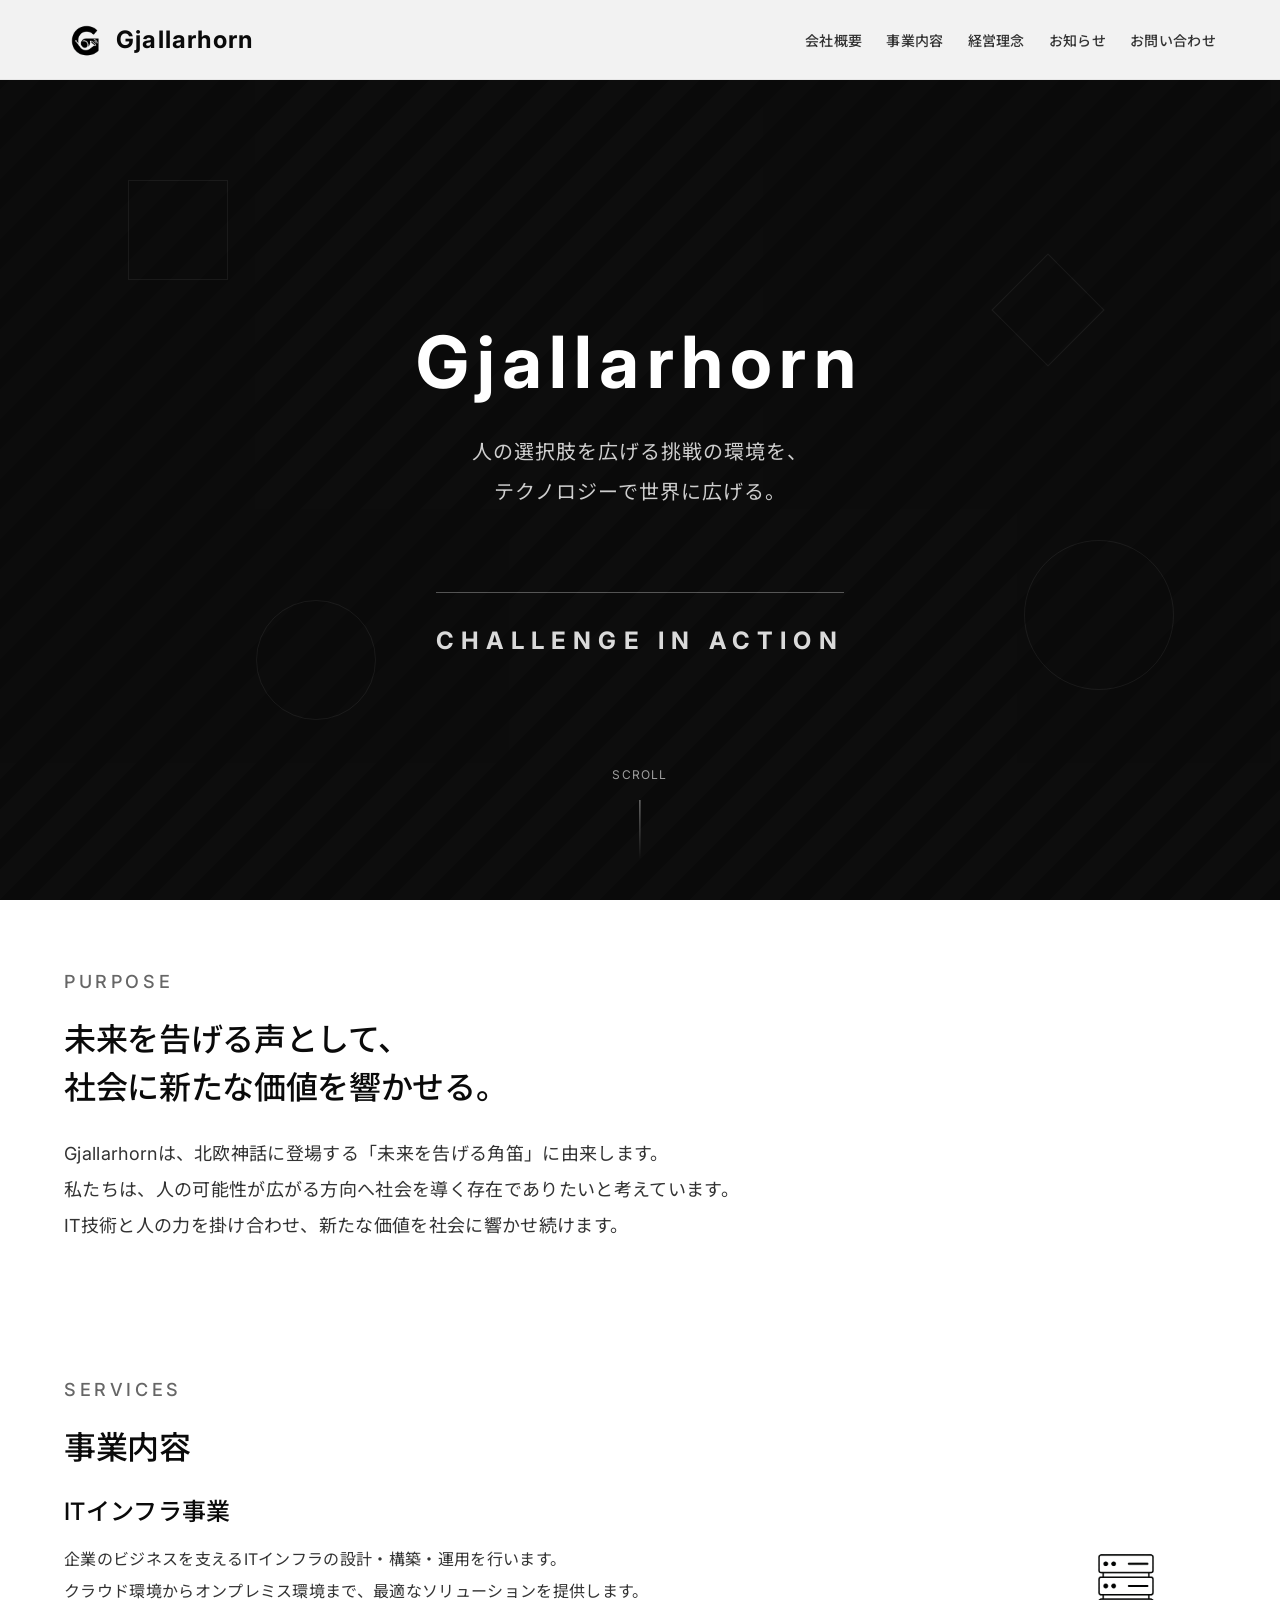
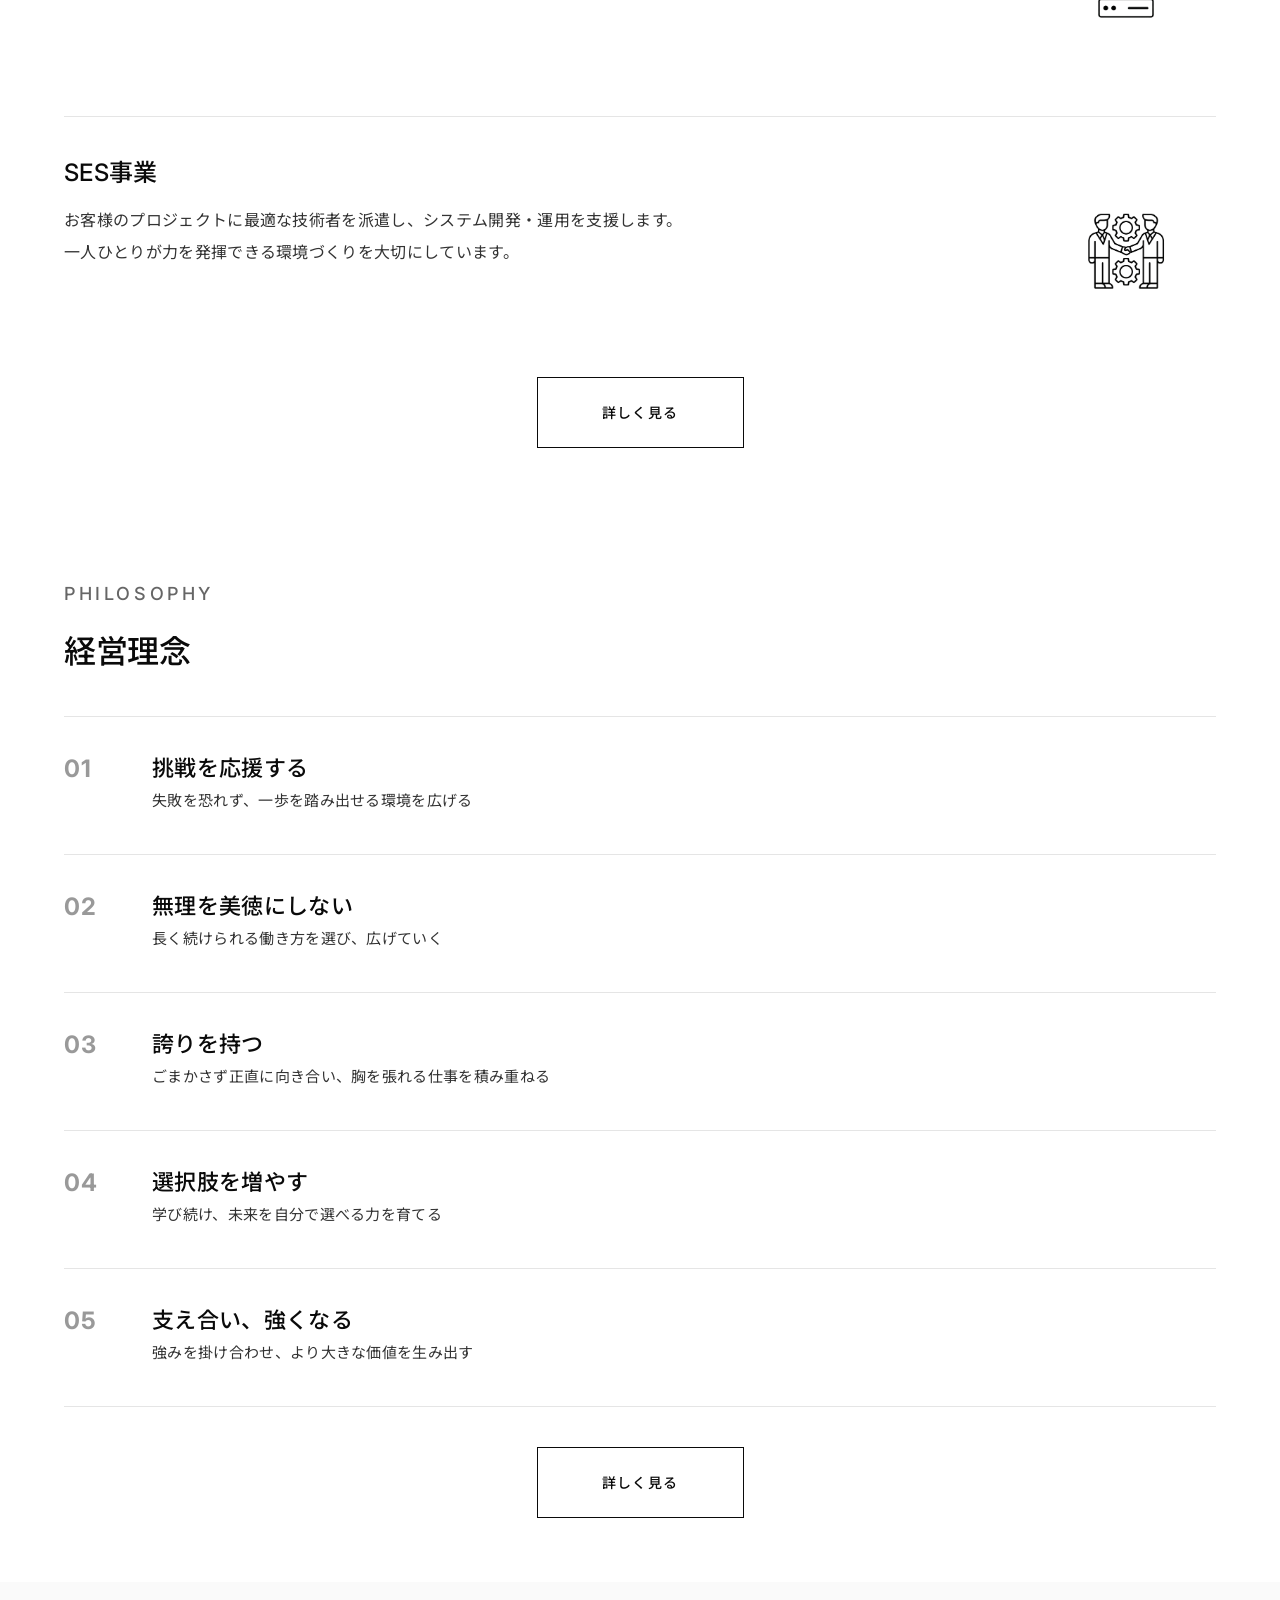
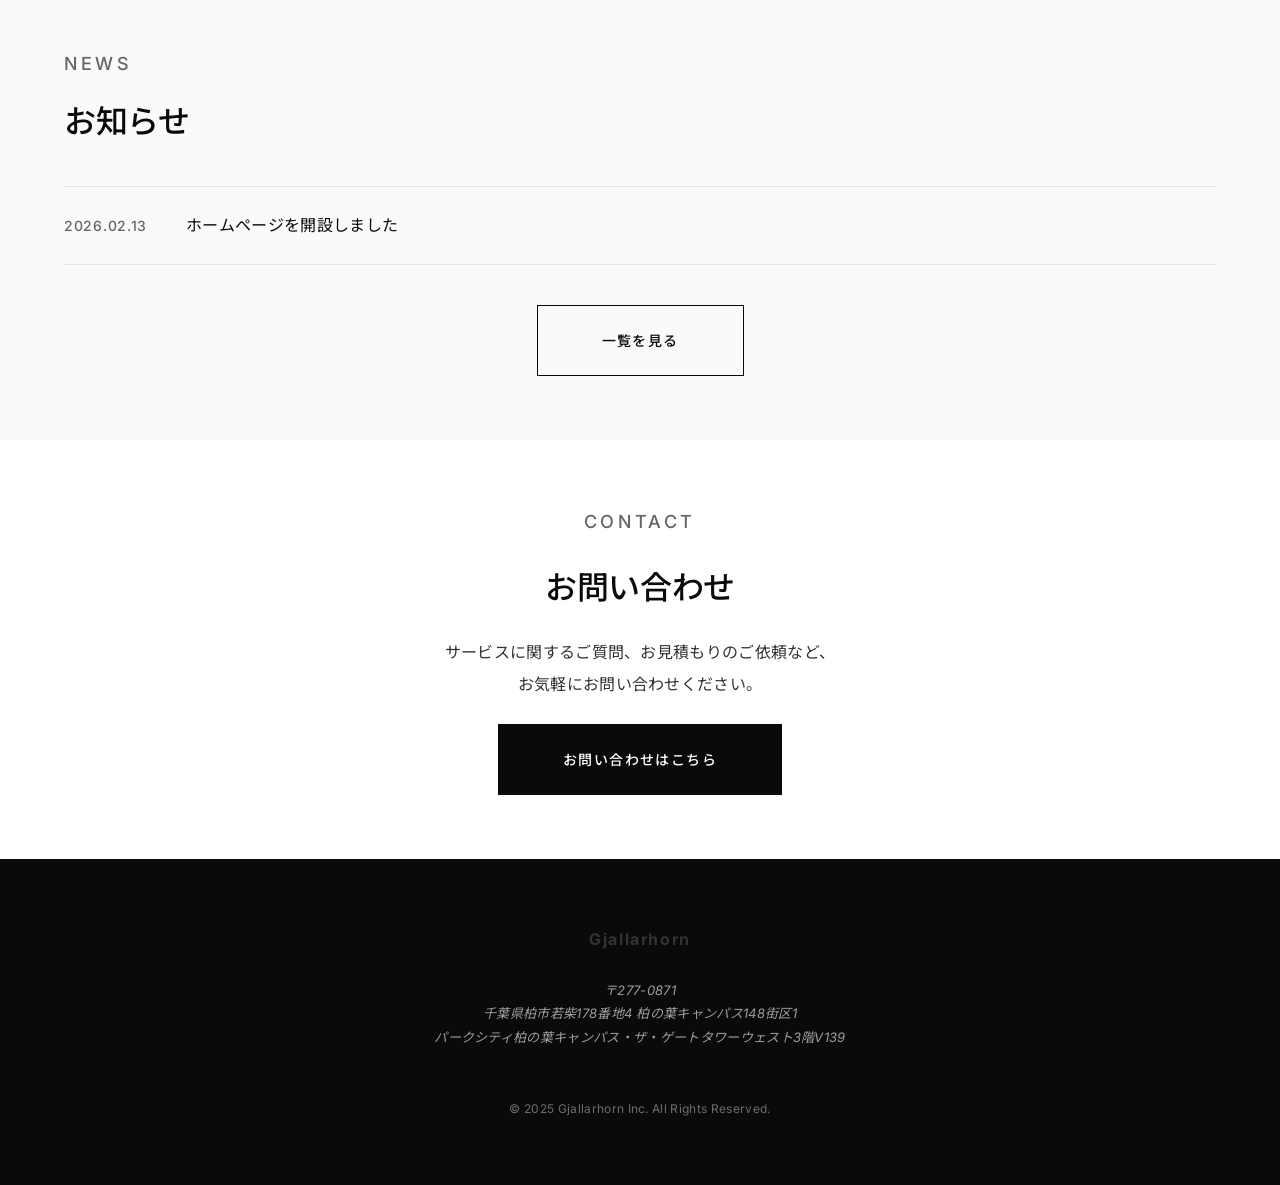
==== index.html @ e41f1bdf "Initial commit: Gjallarhorn corporate website" ====
<!DOCTYPE html>
<html lang="ja">
<head>
  <meta charset="UTF-8">
  <meta name="viewport" content="width=device-width, initial-scale=1.0">
  <meta name="description" content="株式会社Gjallarhorn - 人の選択肢を広げる挑戦の環境を、テクノロジーで世界に広げる。IT事業を通じて、新しい働き方と人生の選択肢を創造します。">
  <meta name="keywords" content="Gjallarhorn, ITインフラ, SES, システムエンジニアリングサービス, 柏の葉">
  <title>株式会社Gjallarhorn | ITインフラ・SES事業</title>

  <!-- OGP -->
  <meta property="og:title" content="株式会社Gjallarhorn | ITインフラ・SES事業">
  <meta property="og:description" content="人の選択肢を広げる挑戦の環境を、テクノロジーで世界に広げる。">
  <meta property="og:type" content="website">
  <meta property="og:locale" content="ja_JP">

  <!-- Fonts -->
  <link rel="preconnect" href="https://fonts.googleapis.com">
  <link rel="preconnect" href="https://fonts.gstatic.com" crossorigin>
  <link href="https://fonts.googleapis.com/css2?family=Inter:wght@400;500;700&family=Noto+Sans+JP:wght@400;500;700&display=swap" rel="stylesheet">

  <!-- Favicon -->
  <link rel="icon" type="image/png" href="images/logo/logo_transparent.png">

  <!-- Stylesheets -->
  <link rel="stylesheet" href="css/reset.css">
  <link rel="stylesheet" href="css/style.css">
</head>
<body>
  <!-- Header -->
  <header class="header">
    <div class="header__inner">
      <a href="index.html" class="header__logo">
        <img src="images/logo/logo_transparent.png" alt="Gjallarhorn" class="header__logo-img">
        <span>Gjallarhorn</span>
      </a>
      <nav class="nav">
        <ul class="nav__list">
          <li><a href="pages/about.html" class="nav__link">会社概要</a></li>
          <li><a href="pages/services.html" class="nav__link">事業内容</a></li>
          <li><a href="pages/philosophy.html" class="nav__link">経営理念</a></li>
          <li><a href="pages/news.html" class="nav__link">お知らせ</a></li>
          <li><a href="pages/contact.html" class="nav__link">お問い合わせ</a></li>
        </ul>
        <button class="nav__toggle" aria-label="メニュー">
          <span></span>
          <span></span>
          <span></span>
        </button>
      </nav>
    </div>
  </header>

  <!-- Hero -->
  <section class="hero">
    <div class="hero__background">
      <div class="hero__pattern"></div>
      <div class="hero__shapes">
        <div class="hero__shape hero__shape--1"></div>
        <div class="hero__shape hero__shape--2"></div>
        <div class="hero__shape hero__shape--3"></div>
        <div class="hero__shape hero__shape--4"></div>
      </div>
    </div>
    <div class="hero__content">
      <h1 class="hero__title">Gjallarhorn</h1>
      <p class="hero__subtitle">人の選択肢を広げる挑戦の環境を、<br>テクノロジーで世界に広げる。</p>
      <p class="hero__slogan">Challenge in Action</p>
    </div>
    <div class="hero__scroll">
      <span>SCROLL</span>
      <div class="hero__scroll-line"></div>
    </div>
  </section>

  <!-- Vision Section -->
  <section class="section">
    <div class="container">
      <div class="reveal">
        <p class="section-title">Purpose</p>
        <h2 class="section-heading">
          未来を告げる声として、<br>
          社会に新たな価値を響かせる。
        </h2>
        <p class="lead">
          Gjallarhornは、北欧神話に登場する「未来を告げる角笛」に由来します。<br>
          私たちは、人の可能性が広がる方向へ社会を導く存在でありたいと考えています。<br>
          IT技術と人の力を掛け合わせ、新たな価値を社会に響かせ続けます。
        </p>
      </div>
    </div>
  </section>

  <!-- Services Overview -->
  <section class="section">
    <div class="container">
      <div class="reveal">
        <p class="section-title">Services</p>
        <h2 class="section-heading">事業内容</h2>
      </div>
      <div class="service-section-with-icon reveal">
        <div class="service-section-with-icon__content">
          <h3 class="service-block__title">ITインフラ事業</h3>
          <p>
            企業のビジネスを支えるITインフラの設計・構築・運用を行います。<br>
            クラウド環境からオンプレミス環境まで、最適なソリューションを提供します。
          </p>
        </div>
        <div class="service-section-with-icon__icon">
          <img src="images/services/ITインフラ_transparent.png" alt="ITインフラ事業">
        </div>
      </div>
      <div class="service-section-with-icon reveal">
        <div class="service-section-with-icon__content">
          <h3 class="service-block__title">SES事業</h3>
          <p>
            お客様のプロジェクトに最適な技術者を派遣し、システム開発・運用を支援します。<br>
            一人ひとりが力を発揮できる環境づくりを大切にしています。
          </p>
        </div>
        <div class="service-section-with-icon__icon">
          <img src="images/services/SES事業_transparent.png" alt="SES事業">
        </div>
      </div>
      <div class="text-center mt-lg reveal">
        <a href="pages/services.html" class="btn btn--outline">詳しく見る</a>
      </div>
    </div>
  </section>

  <!-- Philosophy Overview -->
  <section class="section">
    <div class="container">
      <div class="reveal">
        <p class="section-title">Philosophy</p>
        <h2 class="section-heading">経営理念</h2>
      </div>
      <div class="values-list">
        <div class="values-list__item reveal">
          <span class="values-list__number">01</span>
          <div class="values-list__content">
            <h3 class="values-list__title">挑戦を応援する</h3>
            <p class="values-list__text">失敗を恐れず、一歩を踏み出せる環境を広げる</p>
          </div>
        </div>
        <div class="values-list__item reveal">
          <span class="values-list__number">02</span>
          <div class="values-list__content">
            <h3 class="values-list__title">無理を美徳にしない</h3>
            <p class="values-list__text">長く続けられる働き方を選び、広げていく</p>
          </div>
        </div>
        <div class="values-list__item reveal">
          <span class="values-list__number">03</span>
          <div class="values-list__content">
            <h3 class="values-list__title">誇りを持つ</h3>
            <p class="values-list__text">ごまかさず正直に向き合い、胸を張れる仕事を積み重ねる</p>
          </div>
        </div>
        <div class="values-list__item reveal">
          <span class="values-list__number">04</span>
          <div class="values-list__content">
            <h3 class="values-list__title">選択肢を増やす</h3>
            <p class="values-list__text">学び続け、未来を自分で選べる力を育てる</p>
          </div>
        </div>
        <div class="values-list__item reveal">
          <span class="values-list__number">05</span>
          <div class="values-list__content">
            <h3 class="values-list__title">支え合い、強くなる</h3>
            <p class="values-list__text">強みを掛け合わせ、より大きな価値を生み出す</p>
          </div>
        </div>
      </div>
      <div class="text-center mt-lg reveal">
        <a href="pages/philosophy.html" class="btn btn--outline">詳しく見る</a>
      </div>
    </div>
  </section>

  <!-- News Section -->
  <section class="section content-section--gray">
    <div class="container">
      <div class="reveal">
        <p class="section-title">News</p>
        <h2 class="section-heading">お知らせ</h2>
      </div>
      <div class="news-list reveal">
        <div class="news-item">
          <time class="news-item__date" datetime="2026-02-13">2026.02.13</time>
          <p class="news-item__title">ホームページを開設しました</p>
        </div>
      </div>
      <div class="text-center mt-lg reveal">
        <a href="pages/news.html" class="btn btn--outline">一覧を見る</a>
      </div>
    </div>
  </section>

  <!-- Contact CTA -->
  <section class="section">
    <div class="container">
      <div class="contact-content reveal">
        <p class="section-title">Contact</p>
        <h2 class="section-heading">お問い合わせ</h2>
        <p>
          サービスに関するご質問、お見積もりのご依頼など、<br>
          お気軽にお問い合わせください。
        </p>
        <a href="pages/contact.html" class="btn">お問い合わせはこちら</a>
      </div>
    </div>
  </section>

  <!-- Footer -->
  <footer class="footer">
    <div class="container">
      <div class="footer__inner">
        <p class="footer__logo">Gjallarhorn</p>
        <address class="footer__address">
          〒277-0871<br>
          千葉県柏市若柴178番地4 柏の葉キャンパス148街区1<br>
          パークシティ柏の葉キャンパス・ザ・ゲートタワーウェスト3階V139
        </address>
        <p class="footer__copyright">&copy; 2025 Gjallarhorn Inc. All Rights Reserved.</p>
      </div>
    </div>
  </footer>

  <script src="js/main.js"></script>
</body>
</html>
---- css/style.css ----
/*
 * Gjallarhorn Corporate Website
 * Main Stylesheet
 */

/* ========================================
   CSS Variables
======================================== */
:root {
  /* Colors - Monotone */
  --color-black: #0a0a0a;
  --color-dark: #1a1a1a;
  --color-gray-dark: #333333;
  --color-gray: #666666;
  --color-gray-light: #999999;
  --color-gray-lighter: #e5e5e5;
  --color-white: #ffffff;
  --color-off-white: #fafafa;

  /* Typography */
  --font-sans: "Inter", "Noto Sans JP", -apple-system, BlinkMacSystemFont, sans-serif;
  --font-weight-normal: 400;
  --font-weight-medium: 500;
  --font-weight-bold: 700;

  /* Spacing */
  --spacing-xs: 0.5rem;
  --spacing-sm: 1rem;
  --spacing-md: 1.5rem;
  --spacing-lg: 2.5rem;
  --spacing-xl: 4rem;
  --spacing-2xl: 6rem;

  /* Layout */
  --max-width: 1200px;
  --header-height: 80px;

  /* Transitions */
  --transition-fast: 0.2s ease;
  --transition-normal: 0.3s ease;
  --transition-slow: 0.6s ease;
}

/* ========================================
   Base Styles
======================================== */
html {
  font-size: 16px;
}

body {
  font-family: var(--font-sans);
  font-weight: var(--font-weight-normal);
  color: var(--color-black);
  background-color: var(--color-white);
  letter-spacing: 0.02em;
}

/* ========================================
   Typography
======================================== */
h1, h2, h3, h4, h5, h6 {
  font-weight: var(--font-weight-medium);
  line-height: 1.3;
}

h1 {
  font-size: clamp(2.5rem, 5vw, 4rem);
  letter-spacing: -0.02em;
}

h2 {
  font-size: clamp(1.75rem, 3vw, 2.5rem);
  letter-spacing: -0.01em;
}

h3 {
  font-size: clamp(1.25rem, 2vw, 1.5rem);
}

p {
  font-size: 1rem;
  line-height: 2;
  color: var(--color-gray-dark);
}

.lead {
  font-size: 1.125rem;
  line-height: 2;
}

/* ========================================
   Layout
======================================== */
.container {
  width: 100%;
  max-width: var(--max-width);
  margin: 0 auto;
  padding: 0 var(--spacing-md);
}

.section {
  padding: var(--spacing-xl) 0;
}

.section--large {
  padding: var(--spacing-2xl) 0;
}

/* ========================================
   Header
======================================== */
.header {
  position: fixed;
  top: 0;
  left: 0;
  right: 0;
  height: var(--header-height);
  background-color: rgba(255, 255, 255, 0.95);
  backdrop-filter: blur(10px);
  z-index: 1000;
  border-bottom: 1px solid var(--color-gray-lighter);
}

.header__inner {
  display: flex;
  align-items: center;
  justify-content: space-between;
  height: 100%;
  max-width: var(--max-width);
  margin: 0 auto;
  padding: 0 var(--spacing-md);
}

.header__logo {
  display: inline-flex;
  align-items: center;
  gap: var(--spacing-xs);
  font-size: 1.5rem;
  font-weight: var(--font-weight-bold);
  letter-spacing: 0.05em;
  color: var(--color-black);
  transition: opacity var(--transition-fast);
}

.header__logo-img {
  width: 44px;
  height: 44px;
  object-fit: contain;
}

.header__logo:hover {
  opacity: 0.7;
}

/* Navigation */
.nav {
  display: flex;
  align-items: center;
  gap: var(--spacing-lg);
}

.nav__list {
  display: flex;
  gap: var(--spacing-md);
}

.nav__link {
  font-size: 0.875rem;
  font-weight: var(--font-weight-medium);
  color: var(--color-gray-dark);
  position: relative;
  padding: var(--spacing-xs) 0;
  transition: color var(--transition-fast);
}

.nav__link::after {
  content: "";
  position: absolute;
  bottom: 0;
  left: 0;
  width: 0;
  height: 1px;
  background-color: var(--color-black);
  transition: width var(--transition-normal);
}

.nav__link:hover {
  color: var(--color-black);
}

.nav__link:hover::after {
  width: 100%;
}

/* Mobile Menu Button */
.nav__toggle {
  display: none;
  flex-direction: column;
  justify-content: center;
  gap: 6px;
  width: 30px;
  height: 30px;
  cursor: pointer;
}

.nav__toggle span {
  display: block;
  width: 100%;
  height: 1px;
  background-color: var(--color-black);
  transition: transform var(--transition-fast), opacity var(--transition-fast);
}

.nav__toggle.is-active span:nth-child(1) {
  transform: translateY(7px) rotate(45deg);
}

.nav__toggle.is-active span:nth-child(2) {
  opacity: 0;
}

.nav__toggle.is-active span:nth-child(3) {
  transform: translateY(-7px) rotate(-45deg);
}

/* ========================================
   Hero Section
======================================== */
.hero {
  position: relative;
  min-height: 100vh;
  display: flex;
  align-items: center;
  justify-content: center;
  padding-top: var(--header-height);
  overflow: hidden;
  background-color: var(--color-black);
}

.hero__background {
  position: absolute;
  top: 0;
  left: 0;
  width: 100%;
  height: 100%;
  opacity: 0.6;
}

/* Geometric Pattern Animation */
.hero__pattern {
  position: absolute;
  top: 0;
  left: 0;
  width: 100%;
  height: 100%;
  background:
    linear-gradient(135deg, transparent 25%, rgba(255,255,255,0.02) 25%, rgba(255,255,255,0.02) 50%, transparent 50%, transparent 75%, rgba(255,255,255,0.02) 75%);
  background-size: 60px 60px;
  animation: patternMove 20s linear infinite;
}

@keyframes patternMove {
  0% {
    background-position: 0 0;
  }
  100% {
    background-position: 60px 60px;
  }
}

/* Floating Geometric Shapes */
.hero__shapes {
  position: absolute;
  top: 0;
  left: 0;
  width: 100%;
  height: 100%;
  pointer-events: none;
}

.hero__shape {
  position: absolute;
  border: 1px solid rgba(255, 255, 255, 0.1);
  animation: float 15s ease-in-out infinite;
}

.hero__shape--1 {
  top: 20%;
  left: 10%;
  width: 100px;
  height: 100px;
  animation-delay: 0s;
}

.hero__shape--2 {
  top: 60%;
  left: 80%;
  width: 150px;
  height: 150px;
  border-radius: 50%;
  animation-delay: -5s;
}

.hero__shape--3 {
  top: 30%;
  right: 15%;
  width: 80px;
  height: 80px;
  transform: rotate(45deg);
  animation-delay: -10s;
}

.hero__shape--4 {
  bottom: 20%;
  left: 20%;
  width: 120px;
  height: 120px;
  border-radius: 50%;
  animation-delay: -7s;
}

@keyframes float {
  0%, 100% {
    transform: translateY(0) rotate(0deg);
    opacity: 0.3;
  }
  50% {
    transform: translateY(-30px) rotate(10deg);
    opacity: 0.6;
  }
}

.hero__content {
  position: relative;
  z-index: 1;
  text-align: center;
  color: var(--color-white);
  padding: var(--spacing-md);
}

.hero__title {
  font-size: clamp(2rem, 6vw, 4.5rem);
  font-weight: var(--font-weight-bold);
  letter-spacing: 0.1em;
  margin-bottom: var(--spacing-md);
  opacity: 0;
  transform: translateY(30px);
  animation: fadeInUp 1s ease forwards;
  animation-delay: 0.3s;
}

.hero__subtitle {
  font-size: clamp(1rem, 2vw, 1.25rem);
  font-weight: var(--font-weight-normal);
  color: rgba(255, 255, 255, 0.8);
  letter-spacing: 0.05em;
  max-width: 600px;
  margin: 0 auto var(--spacing-lg);
  opacity: 0;
  transform: translateY(30px);
  animation: fadeInUp 1s ease forwards;
  animation-delay: 0.6s;
}

.hero__slogan {
  font-size: clamp(1.125rem, 2.5vw, 1.5rem);
  font-weight: var(--font-weight-bold);
  color: rgba(255, 255, 255, 0.85);
  letter-spacing: 0.3em;
  text-transform: uppercase;
  margin-top: var(--spacing-lg);
  padding-top: var(--spacing-md);
  border-top: 1px solid rgba(255, 255, 255, 0.3);
  display: inline-block;
  opacity: 0;
  transform: translateY(30px);
  animation: fadeInUp 1s ease forwards;
  animation-delay: 0.9s;
}

.hero__scroll {
  position: absolute;
  bottom: var(--spacing-lg);
  left: 50%;
  transform: translateX(-50%);
  display: flex;
  flex-direction: column;
  align-items: center;
  gap: var(--spacing-sm);
  color: rgba(255, 255, 255, 0.6);
  font-size: 0.75rem;
  letter-spacing: 0.1em;
  opacity: 0;
  animation: fadeIn 1s ease forwards;
  animation-delay: 1.2s;
}

.hero__scroll-line {
  width: 1px;
  height: 60px;
  background: linear-gradient(to bottom, rgba(255,255,255,0.6), transparent);
  animation: scrollLine 2s ease-in-out infinite;
}

@keyframes scrollLine {
  0%, 100% {
    transform: scaleY(1);
    opacity: 1;
  }
  50% {
    transform: scaleY(0.5);
    opacity: 0.5;
  }
}

@keyframes fadeInUp {
  to {
    opacity: 1;
    transform: translateY(0);
  }
}

@keyframes fadeIn {
  to {
    opacity: 1;
  }
}

/* ========================================
   Page Header (for sub pages)
======================================== */
.page-header {
  padding-top: calc(var(--header-height) + var(--spacing-xl));
  padding-bottom: var(--spacing-xl);
  background-color: var(--color-off-white);
  border-bottom: 1px solid var(--color-gray-lighter);
}

.page-header__title {
  font-size: clamp(2rem, 4vw, 3rem);
  font-weight: var(--font-weight-medium);
  letter-spacing: 0.05em;
}

.page-header__subtitle {
  font-size: 0.875rem;
  color: var(--color-gray);
  letter-spacing: 0.1em;
  margin-top: var(--spacing-xs);
}

/* ========================================
   Content Sections
======================================== */
.content-section {
  padding: var(--spacing-xl) 0;
}

.content-section--gray {
  background-color: var(--color-off-white);
}

.section-title {
  font-size: 1.125rem;
  font-weight: var(--font-weight-medium);
  letter-spacing: 0.2em;
  text-transform: uppercase;
  color: var(--color-gray);
  margin-bottom: var(--spacing-sm);
}

.section-heading {
  font-size: clamp(1.5rem, 3vw, 2rem);
  font-weight: var(--font-weight-medium);
  margin-bottom: var(--spacing-md);
  line-height: 1.5;
}

/* ========================================
   Company Info Table
======================================== */
.info-table {
  width: 100%;
  border-collapse: collapse;
}

.info-table tr {
  border-bottom: 1px solid var(--color-gray-lighter);
}

.info-table th,
.info-table td {
  padding: var(--spacing-md) 0;
  text-align: left;
  vertical-align: top;
}

.info-table th {
  width: 30%;
  font-weight: var(--font-weight-medium);
  color: var(--color-gray);
  font-size: 0.875rem;
}

.info-table td {
  color: var(--color-black);
}

/* ========================================
   Philosophy Section
======================================== */
.philosophy-item {
  margin-bottom: var(--spacing-xl);
  padding-bottom: var(--spacing-xl);
  border-bottom: 1px solid var(--color-gray-lighter);
}

.philosophy-item:last-child {
  margin-bottom: 0;
  padding-bottom: 0;
  border-bottom: none;
}

.philosophy-item__label {
  font-size: 1.125rem;
  font-weight: var(--font-weight-medium);
  letter-spacing: 0.2em;
  text-transform: uppercase;
  color: var(--color-gray);
  margin-bottom: var(--spacing-sm);
}

.philosophy-item__title {
  font-size: clamp(1.25rem, 2.5vw, 1.75rem);
  font-weight: var(--font-weight-medium);
  line-height: 1.8;
  margin-bottom: var(--spacing-md);
}

.philosophy-item__text {
  font-size: 1rem;
  line-height: 2;
  color: var(--color-gray-dark);
}

/* Values List (Numbered) */
.values-list {
  margin-top: var(--spacing-lg);
}

.values-list__item {
  display: flex;
  align-items: flex-start;
  gap: var(--spacing-lg);
  padding: var(--spacing-lg) 0;
  border-bottom: 1px solid var(--color-gray-lighter);
}

.values-list__item:first-child {
  border-top: 1px solid var(--color-gray-lighter);
}

.values-list__number {
  font-size: 1.5rem;
  font-weight: var(--font-weight-bold);
  color: var(--color-gray-light);
  letter-spacing: 0.05em;
  flex-shrink: 0;
  line-height: 1;
  min-width: 2em;
}

.values-list__content {
  flex: 1;
}

.values-list__title {
  font-size: 1.375rem;
  font-weight: var(--font-weight-medium);
  line-height: 1;
  margin-bottom: 0.5rem;
}

.values-list__text {
  font-size: 0.9375rem;
  line-height: 1.8;
  color: var(--color-gray-dark);
}

@media (max-width: 768px) {
  .values-list__item {
    gap: var(--spacing-md);
  }

  .values-list__number {
    font-size: 1.25rem;
    min-width: 1.75em;
  }
}

/* ========================================
   Services Section
======================================== */
.service-block {
  display: grid;
  grid-template-columns: 1fr;
  gap: var(--spacing-lg);
  margin-bottom: var(--spacing-xl);
  padding-bottom: var(--spacing-xl);
  border-bottom: 1px solid var(--color-gray-lighter);
}

.service-block:last-child {
  margin-bottom: 0;
  padding-bottom: 0;
  border-bottom: none;
}

@media (min-width: 768px) {
  .service-block {
    grid-template-columns: 1fr 2fr;
    gap: var(--spacing-xl);
  }
}

.service-block__title {
  font-size: 1.5rem;
  font-weight: var(--font-weight-medium);
  margin-bottom: var(--spacing-sm);
}

.service-block__content p {
  margin-bottom: var(--spacing-md);
}

.service-block__content p:last-child {
  margin-bottom: 0;
}

/* Service Section with Icon */
.service-section-with-icon {
  display: flex;
  justify-content: space-between;
  align-items: flex-start;
  gap: var(--spacing-xl);
}

.service-section-with-icon__content {
  flex: 1;
}

.service-section-with-icon__icon {
  width: 180px;
  height: 180px;
  flex-shrink: 0;
}

.service-section-with-icon__icon img {
  width: 100%;
  height: 100%;
  object-fit: contain;
}

.service-section-with-icon + .service-section-with-icon {
  margin-top: var(--spacing-lg);
  padding-top: var(--spacing-lg);
  border-top: 1px solid var(--color-gray-lighter);
}

@media (max-width: 768px) {
  .service-section-with-icon {
    flex-direction: column-reverse;
    align-items: center;
    text-align: center;
  }

  .service-section-with-icon__icon {
    width: 140px;
    height: 140px;
    margin-bottom: var(--spacing-md);
  }
}

/* ========================================
   Contact Section
======================================== */
.contact-content {
  text-align: center;
  max-width: 600px;
  margin: 0 auto;
}

.contact-content p {
  margin-bottom: var(--spacing-md);
}

.contact-email {
  font-size: 1.5rem;
  font-weight: var(--font-weight-medium);
  letter-spacing: 0.05em;
  color: var(--color-black);
}

.btn {
  display: inline-flex;
  align-items: center;
  justify-content: center;
  padding: var(--spacing-md) var(--spacing-xl);
  font-size: 0.875rem;
  font-weight: var(--font-weight-medium);
  letter-spacing: 0.1em;
  border: 1px solid var(--color-black);
  background-color: var(--color-black);
  color: var(--color-white);
  transition: background-color var(--transition-fast), color var(--transition-fast);
}

.btn:hover {
  background-color: var(--color-white);
  color: var(--color-black);
}

.btn--outline {
  background-color: transparent;
  color: var(--color-black);
}

.btn--outline:hover {
  background-color: var(--color-black);
  color: var(--color-white);
}

/* Copy Button */
.btn-copy {
  position: relative;
  cursor: pointer;
}

.btn-copy__text,
.btn-copy__success {
  transition: opacity var(--transition-fast);
}

.btn-copy__success {
  position: absolute;
  top: 50%;
  left: 50%;
  transform: translate(-50%, -50%);
  opacity: 0;
  white-space: nowrap;
}

.btn-copy.is-copied .btn-copy__text {
  opacity: 0;
}

.btn-copy.is-copied .btn-copy__success {
  opacity: 1;
}

.btn-copy.is-copied {
  background-color: var(--color-gray-dark);
  border-color: var(--color-gray-dark);
  color: var(--color-white);
}

.btn-copy--small {
  display: inline-flex;
  align-items: center;
  justify-content: center;
  padding: var(--spacing-xs) var(--spacing-sm);
  font-size: 0.75rem;
  font-weight: var(--font-weight-medium);
  letter-spacing: 0.05em;
  border: 1px solid var(--color-gray-light);
  background-color: transparent;
  color: var(--color-gray);
  cursor: pointer;
  transition: background-color var(--transition-fast), color var(--transition-fast), border-color var(--transition-fast);
}

.btn-copy--small:hover {
  background-color: var(--color-gray-lighter);
  border-color: var(--color-gray);
  color: var(--color-gray-dark);
}

.btn-copy--small.is-copied {
  background-color: var(--color-gray-dark);
  border-color: var(--color-gray-dark);
  color: var(--color-white);
}

/* Inline Copy Button */
.btn-copy--inline {
  display: inline-flex;
  align-items: center;
  justify-content: center;
  width: 28px;
  height: 28px;
  margin-left: 10px;
  padding: 0;
  border: 1px solid var(--color-gray-light);
  border-radius: 4px;
  background-color: var(--color-off-white);
  color: var(--color-gray);
  cursor: pointer;
  vertical-align: middle;
  transition: background-color var(--transition-fast), color var(--transition-fast), border-color var(--transition-fast);
}

.btn-copy--inline:hover {
  background-color: var(--color-gray-lighter);
  border-color: var(--color-gray);
  color: var(--color-gray-dark);
}

.btn-copy__icon {
  display: block;
}

.btn-copy__icon-check {
  display: none;
}

.btn-copy--inline.is-copied {
  background-color: var(--color-gray-dark);
  border-color: var(--color-gray-dark);
  color: var(--color-white);
}

.btn-copy--inline.is-copied .btn-copy__icon {
  display: none;
}

.btn-copy--inline.is-copied .btn-copy__icon-check {
  display: block;
}

/* ========================================
   Footer
======================================== */
.footer {
  padding: var(--spacing-xl) 0;
  background-color: var(--color-black);
  color: var(--color-white);
}

.footer__inner {
  display: flex;
  flex-direction: column;
  align-items: center;
  gap: var(--spacing-md);
  text-align: center;
}

.footer__logo {
  font-size: 1rem;
  font-weight: var(--font-weight-bold);
  letter-spacing: 0.1em;
}

.footer__address {
  font-size: 0.8125rem;
  color: rgba(255, 255, 255, 0.6);
  line-height: 1.8;
}

.footer__copyright {
  font-size: 0.75rem;
  color: rgba(255, 255, 255, 0.4);
  margin-top: var(--spacing-md);
}

/* ========================================
   Animations (Scroll Reveal)
======================================== */
.reveal {
  opacity: 0;
  transform: translateY(30px);
  transition: opacity 0.8s ease, transform 0.8s ease;
}

.reveal.is-visible {
  opacity: 1;
  transform: translateY(0);
}

/* ========================================
   Utility Classes
======================================== */
.text-center {
  text-align: center;
}

.mt-sm { margin-top: var(--spacing-sm); }
.mt-md { margin-top: var(--spacing-md); }
.mt-lg { margin-top: var(--spacing-lg); }
.mt-xl { margin-top: var(--spacing-xl); }

.mb-sm { margin-bottom: var(--spacing-sm); }
.mb-md { margin-bottom: var(--spacing-md); }
.mb-lg { margin-bottom: var(--spacing-lg); }
.mb-xl { margin-bottom: var(--spacing-xl); }

/* ========================================
   Responsive
======================================== */
@media (max-width: 768px) {
  :root {
    --spacing-lg: 2rem;
    --spacing-xl: 3rem;
    --spacing-2xl: 4rem;
  }

  .nav__list {
    display: flex !important;
    position: fixed !important;
    top: var(--header-height) !important;
    left: 0 !important;
    right: 0 !important;
    bottom: 0 !important;
    width: 100% !important;
    height: calc(100vh - var(--header-height)) !important;
    flex-direction: column !important;
    align-items: center !important;
    justify-content: flex-start !important;
    padding-top: 60px !important;
    gap: var(--spacing-md) !important;
    background-color: #ffffff !important;
    z-index: 999 !important;
    opacity: 0;
    visibility: hidden;
    transition: opacity var(--transition-normal), visibility var(--transition-normal);
  }

  .nav__list.is-open {
    opacity: 1 !important;
    visibility: visible !important;
  }

  .nav__link {
    font-size: 1.25rem;
    color: var(--color-black);
  }

  .nav__link:hover {
    color: rgba(0, 0, 0, 0.6);
  }

  .nav__link::after {
    background-color: var(--color-black);
  }

  .nav__toggle {
    display: flex;
  }

  .info-table th,
  .info-table td {
    display: block;
    width: 100%;
  }

  .info-table th {
    padding-bottom: var(--spacing-xs);
  }

  .info-table td {
    padding-top: 0;
  }
}

/* ========================================
   News Section
======================================== */
.news-list {
  margin-top: var(--spacing-lg);
}

.news-item {
  display: flex;
  align-items: baseline;
  gap: var(--spacing-md);
  padding: var(--spacing-md) 0;
  border-bottom: 1px solid var(--color-gray-lighter);
  transition: background-color var(--transition-fast);
}

.news-item:first-child {
  border-top: 1px solid var(--color-gray-lighter);
}

.news-item__date {
  flex-shrink: 0;
  font-size: 0.875rem;
  font-weight: var(--font-weight-medium);
  color: var(--color-gray);
  letter-spacing: 0.05em;
  min-width: 7em;
}

.news-item__title {
  font-size: 1rem;
  font-weight: var(--font-weight-normal);
  color: var(--color-black);
  line-height: 1.8;
}

/* News item as link */
a.news-item {
  text-decoration: none;
  color: inherit;
}

a.news-item:hover {
  background-color: var(--color-off-white);
}

a.news-item:hover .news-item__title {
  color: var(--color-gray-dark);
}

/* News detail page */
.news-detail {
  max-width: 800px;
}

.news-detail__date {
  font-size: 0.875rem;
  font-weight: var(--font-weight-medium);
  color: var(--color-gray);
  letter-spacing: 0.05em;
  margin-bottom: var(--spacing-md);
}

.news-detail__title {
  font-size: clamp(1.25rem, 2.5vw, 1.75rem);
  font-weight: var(--font-weight-medium);
  line-height: 1.6;
  margin-bottom: var(--spacing-lg);
  padding-bottom: var(--spacing-lg);
  border-bottom: 1px solid var(--color-gray-lighter);
}

.news-detail__body p {
  margin-bottom: var(--spacing-md);
}

.news-detail__body p:last-child {
  margin-bottom: 0;
}

.news-back {
  margin-top: var(--spacing-xl);
  padding-top: var(--spacing-lg);
  border-top: 1px solid var(--color-gray-lighter);
}

.news-back__link {
  font-size: 0.875rem;
  font-weight: var(--font-weight-medium);
  color: var(--color-gray);
  letter-spacing: 0.05em;
  transition: color var(--transition-fast);
}

.news-back__link:hover {
  color: var(--color-black);
}

@media (max-width: 768px) {
  .news-item {
    flex-direction: column;
    gap: var(--spacing-xs);
  }

  .news-item__date {
    min-width: auto;
  }
}

/* ========================================
   Partners Section
======================================== */
.partners-grid {
  display: grid;
  grid-template-columns: repeat(auto-fit, minmax(200px, 1fr));
  gap: var(--spacing-lg);
  margin-top: var(--spacing-lg);
}

.partner-card {
  display: flex;
  flex-direction: column;
  align-items: center;
  padding: var(--spacing-lg);
  background-color: var(--color-white);
  border: 1px solid var(--color-gray-lighter);
  transition: transform var(--transition-normal), box-shadow var(--transition-normal);
}

.partner-card:hover {
  transform: translateY(-5px);
  box-shadow: 0 10px 40px rgba(0, 0, 0, 0.05);
}

.partner-card__logo {
  width: 100%;
  height: 80px;
  display: flex;
  align-items: center;
  justify-content: center;
  margin-bottom: var(--spacing-md);
}

.partner-card__logo img {
  max-width: 100%;
  max-height: 100%;
  object-fit: contain;
  filter: grayscale(100%);
  opacity: 0.7;
  transition: filter var(--transition-normal), opacity var(--transition-normal);
}

.partner-card:hover .partner-card__logo img {
  filter: grayscale(0%);
  opacity: 1;
}

.partner-card__placeholder {
  font-size: 0.875rem;
  font-weight: var(--font-weight-medium);
  color: var(--color-gray-light);
  letter-spacing: 0.1em;
  padding: var(--spacing-md) var(--spacing-lg);
  border: 2px dashed var(--color-gray-lighter);
}

.partner-card__name {
  font-size: 0.875rem;
  font-weight: var(--font-weight-medium);
  color: var(--color-gray-dark);
  text-align: center;
}
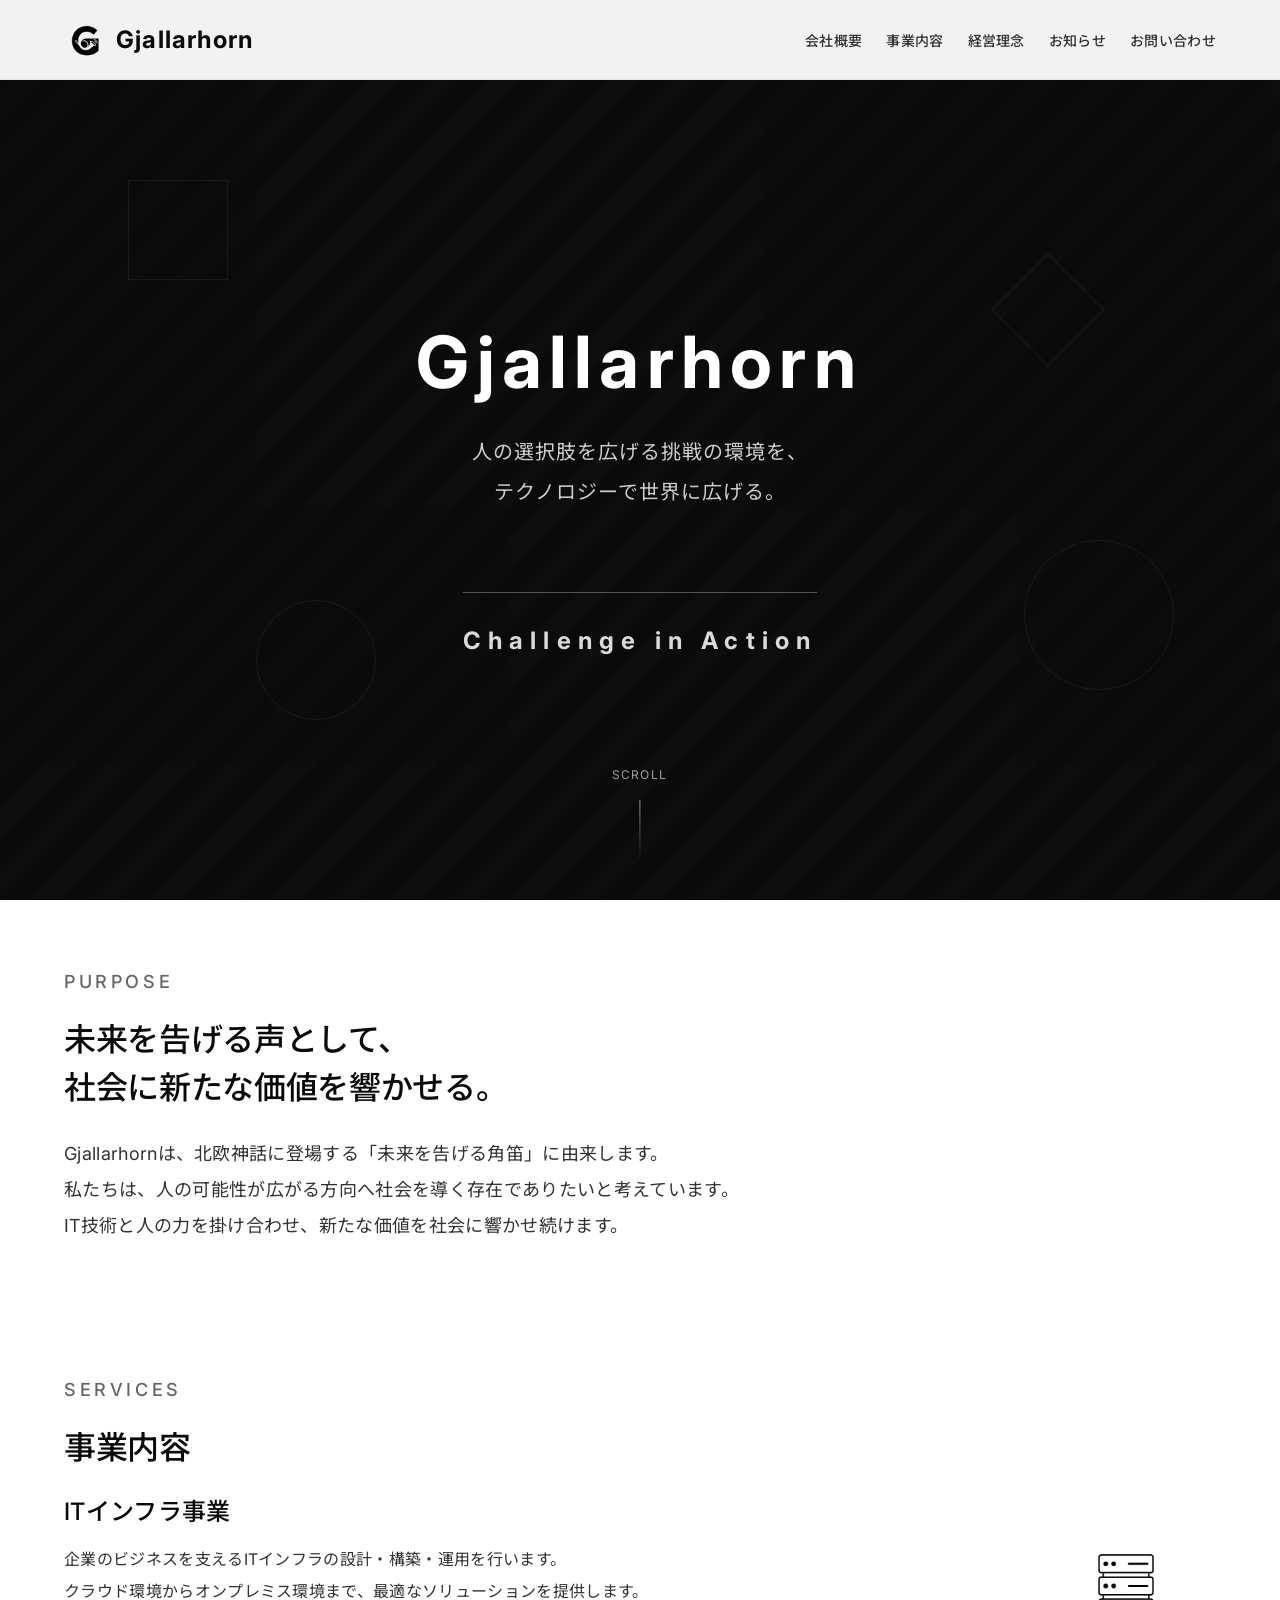
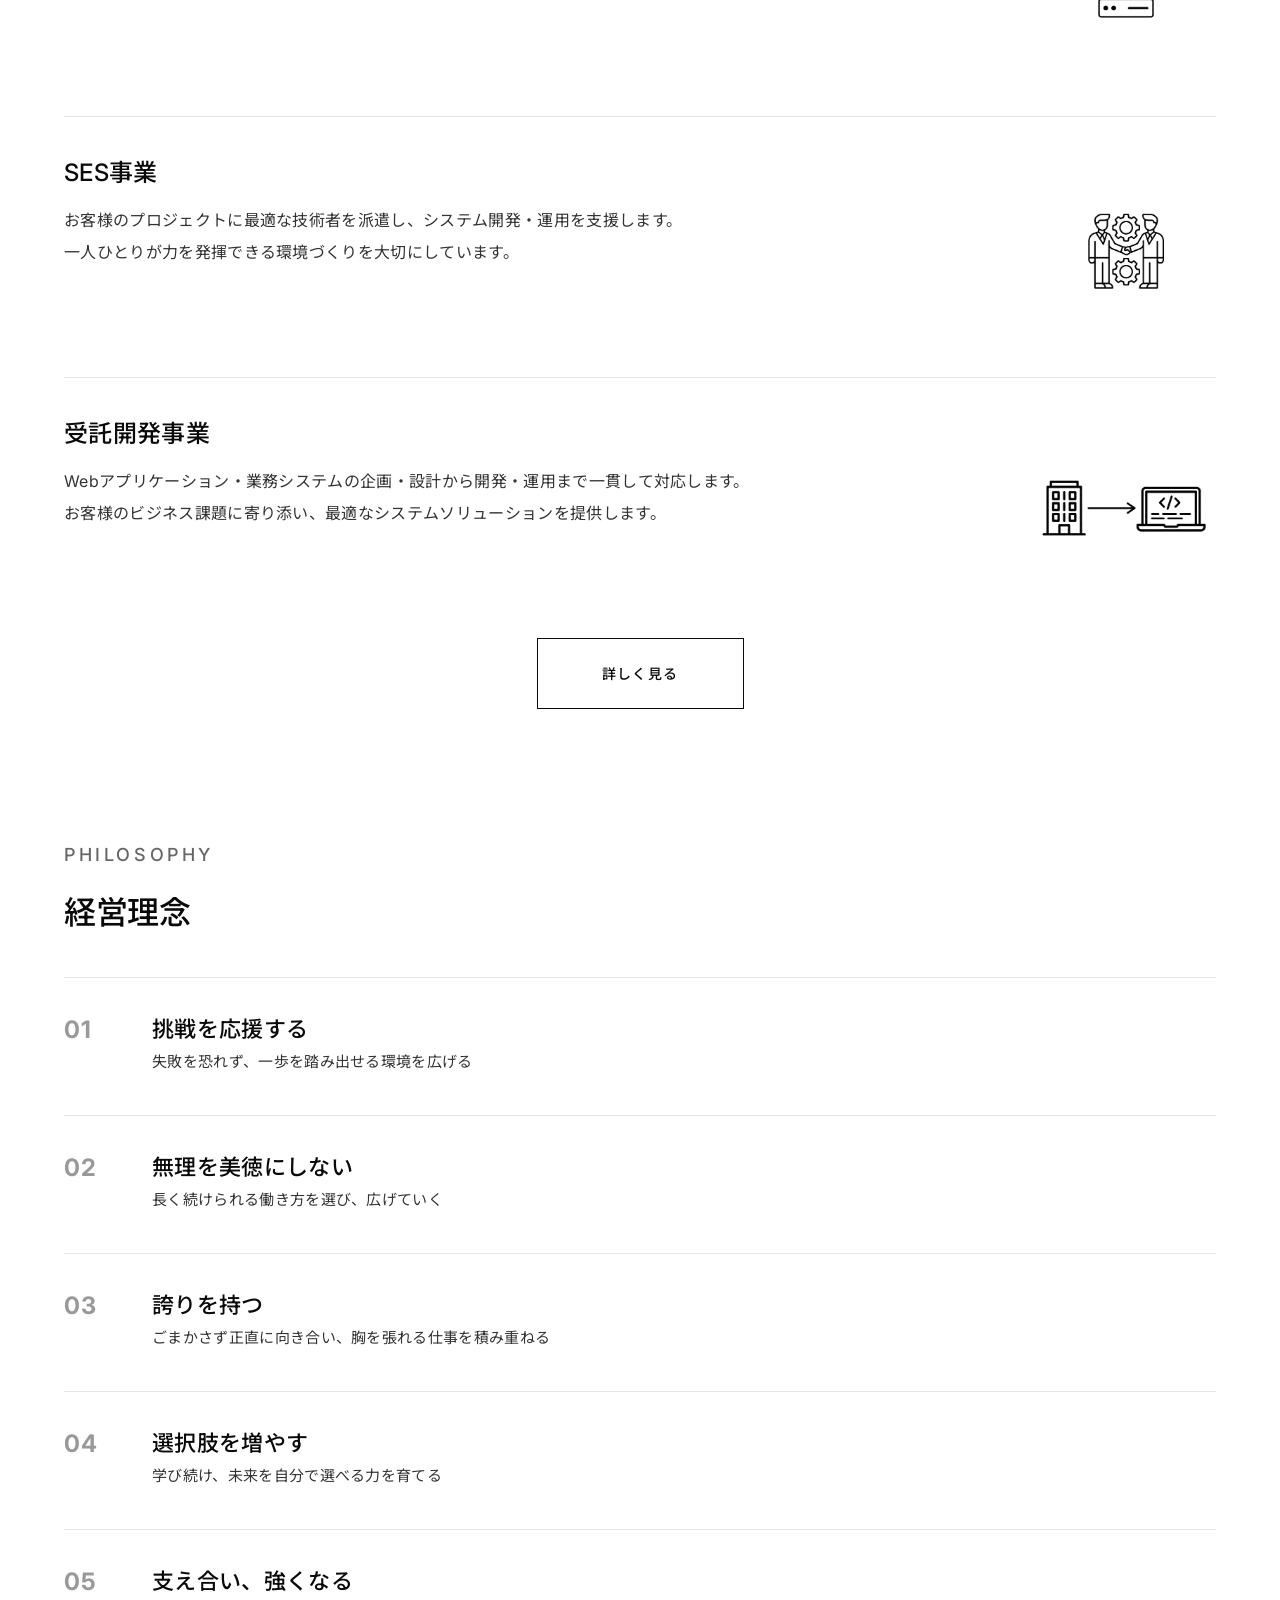
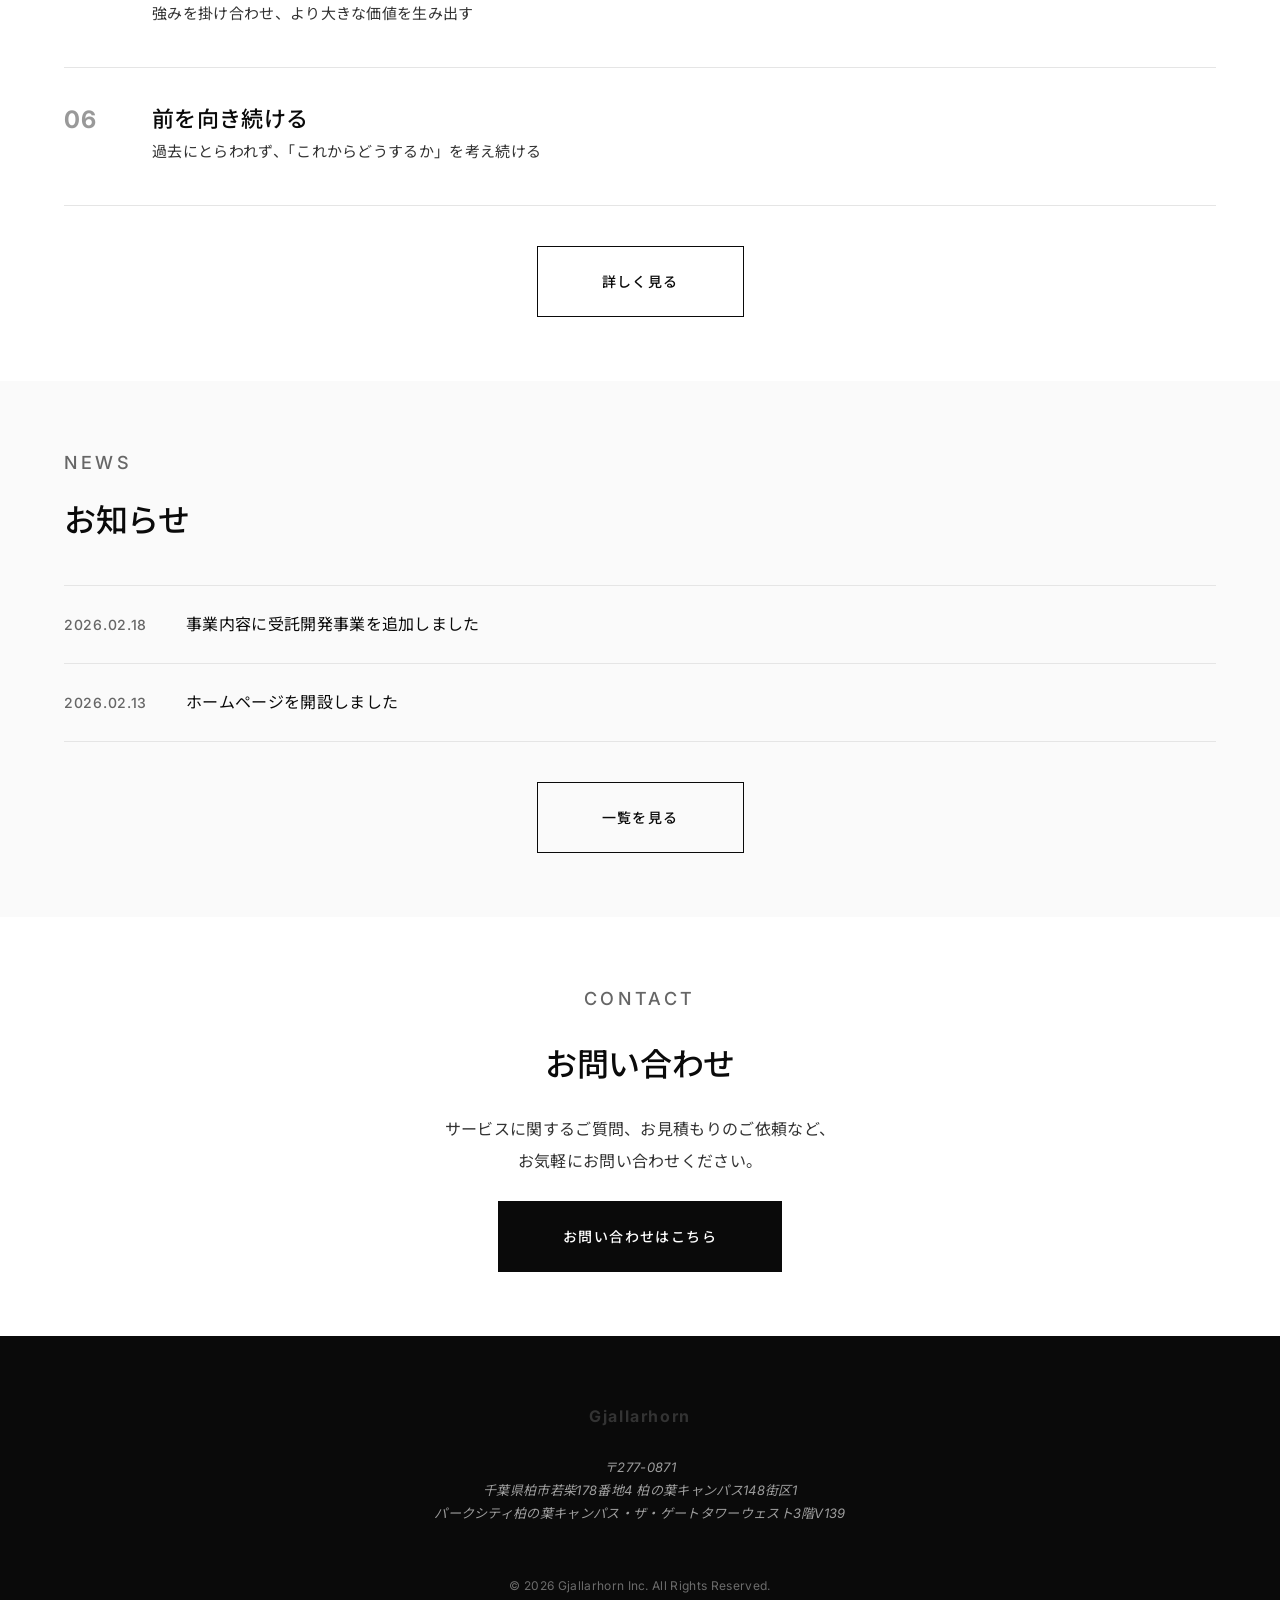
==== commit 657fae9c: "feat: 受託開発事業の追加、バリュー06追加、品質修正 - 受託開発事業をindex.html・services.htmlに追加 - 受託開発アイコン画像を追加 - お知らせ（2026.02.18" ====
--- a/index.html
+++ b/index.html
@@ -1,14 +1,14 @@
-<!DOCTYPE html>
+﻿<!DOCTYPE html>
 <html lang="ja">
 <head>
   <meta charset="UTF-8">
   <meta name="viewport" content="width=device-width, initial-scale=1.0">
   <meta name="description" content="株式会社Gjallarhorn - 人の選択肢を広げる挑戦の環境を、テクノロジーで世界に広げる。IT事業を通じて、新しい働き方と人生の選択肢を創造します。">
-  <meta name="keywords" content="Gjallarhorn, ITインフラ, SES, システムエンジニアリングサービス, 柏の葉">
-  <title>株式会社Gjallarhorn | ITインフラ・SES事業</title>
+  <meta name="keywords" content="Gjallarhorn, ITインフラ, SES, システムエンジニアリングサービス, 受託開発, 柏の葉">
+  <title>株式会社Gjallarhorn | ITインフラ・SES・受託開発事業</title>
 
   <!-- OGP -->
-  <meta property="og:title" content="株式会社Gjallarhorn | ITインフラ・SES事業">
+  <meta property="og:title" content="株式会社Gjallarhorn | ITインフラ・SES・受託開発事業">
   <meta property="og:description" content="人の選択肢を広げる挑戦の環境を、テクノロジーで世界に広げる。">
   <meta property="og:type" content="website">
   <meta property="og:locale" content="ja_JP">
@@ -121,6 +121,18 @@
           <img src="images/services/SES事業_transparent.png" alt="SES事業">
         </div>
       </div>
+      <div class="service-section-with-icon reveal">
+        <div class="service-section-with-icon__content">
+          <h3 class="service-block__title">受託開発事業</h3>
+          <p>
+            Webアプリケーション・業務システムの企画・設計から開発・運用まで一貫して対応します。<br>
+            お客様のビジネス課題に寄り添い、最適なシステムソリューションを提供します。
+          </p>
+        </div>
+        <div class="service-section-with-icon__icon">
+          <img src="images/services/受託開発_transparent.png" alt="受託開発事業">
+        </div>
+      </div>
       <div class="text-center mt-lg reveal">
         <a href="pages/services.html" class="btn btn--outline">詳しく見る</a>
       </div>
@@ -170,6 +182,13 @@
             <p class="values-list__text">強みを掛け合わせ、より大きな価値を生み出す</p>
           </div>
         </div>
+        <div class="values-list__item reveal">
+          <span class="values-list__number">06</span>
+          <div class="values-list__content">
+            <h3 class="values-list__title">前を向き続ける</h3>
+            <p class="values-list__text">過去にとらわれず、「これからどうするか」を考え続ける</p>
+          </div>
+        </div>
       </div>
       <div class="text-center mt-lg reveal">
         <a href="pages/philosophy.html" class="btn btn--outline">詳しく見る</a>
@@ -185,6 +204,10 @@
         <h2 class="section-heading">お知らせ</h2>
       </div>
       <div class="news-list reveal">
+        <div class="news-item">
+          <time class="news-item__date" datetime="2026-02-18">2026.02.18</time>
+          <p class="news-item__title">事業内容に受託開発事業を追加しました</p>
+        </div>
         <div class="news-item">
           <time class="news-item__date" datetime="2026-02-13">2026.02.13</time>
           <p class="news-item__title">ホームページを開設しました</p>
@@ -221,7 +244,7 @@
           千葉県柏市若柴178番地4 柏の葉キャンパス148街区1<br>
           パークシティ柏の葉キャンパス・ザ・ゲートタワーウェスト3階V139
         </address>
-        <p class="footer__copyright">&copy; 2025 Gjallarhorn Inc. All Rights Reserved.</p>
+        <p class="footer__copyright">&copy; 2026 Gjallarhorn Inc. All Rights Reserved.</p>
       </div>
     </div>
   </footer>
--- a/css/style.css
+++ b/css/style.css
@@ -368,7 +368,6 @@
   font-weight: var(--font-weight-bold);
   color: rgba(255, 255, 255, 0.85);
   letter-spacing: 0.3em;
-  text-transform: uppercase;
   margin-top: var(--spacing-lg);
   padding-top: var(--spacing-md);
   border-top: 1px solid rgba(255, 255, 255, 0.3);
@@ -668,17 +667,48 @@
   border-top: 1px solid var(--color-gray-lighter);
 }
 
+/* Separator line between service overview and detail blocks */
+.service-section-with-icon + .service-block {
+  border-top: 1px solid var(--color-gray-lighter);
+  padding-top: var(--spacing-lg);
+  margin-top: var(--spacing-lg);
+}
+
 @media (max-width: 768px) {
   .service-section-with-icon {
     flex-direction: column-reverse;
     align-items: center;
     text-align: center;
+    gap: 0.25rem;
   }
 
   .service-section-with-icon__icon {
     width: 140px;
     height: 140px;
+    margin-bottom: 0;
+  }
+
+  .service-block {
+    gap: var(--spacing-sm);
     margin-bottom: var(--spacing-md);
+    padding-bottom: var(--spacing-md);
+  }
+
+  .service-block__title {
+    margin-bottom: var(--spacing-xs);
+  }
+
+  .service-block__content p {
+    line-height: 1.8;
+  }
+
+  .service-section-with-icon + .service-block {
+    margin-top: var(--spacing-md);
+    padding-top: var(--spacing-md);
+  }
+
+  .service-section-with-icon__content p {
+    line-height: 1.8;
   }
 }
 
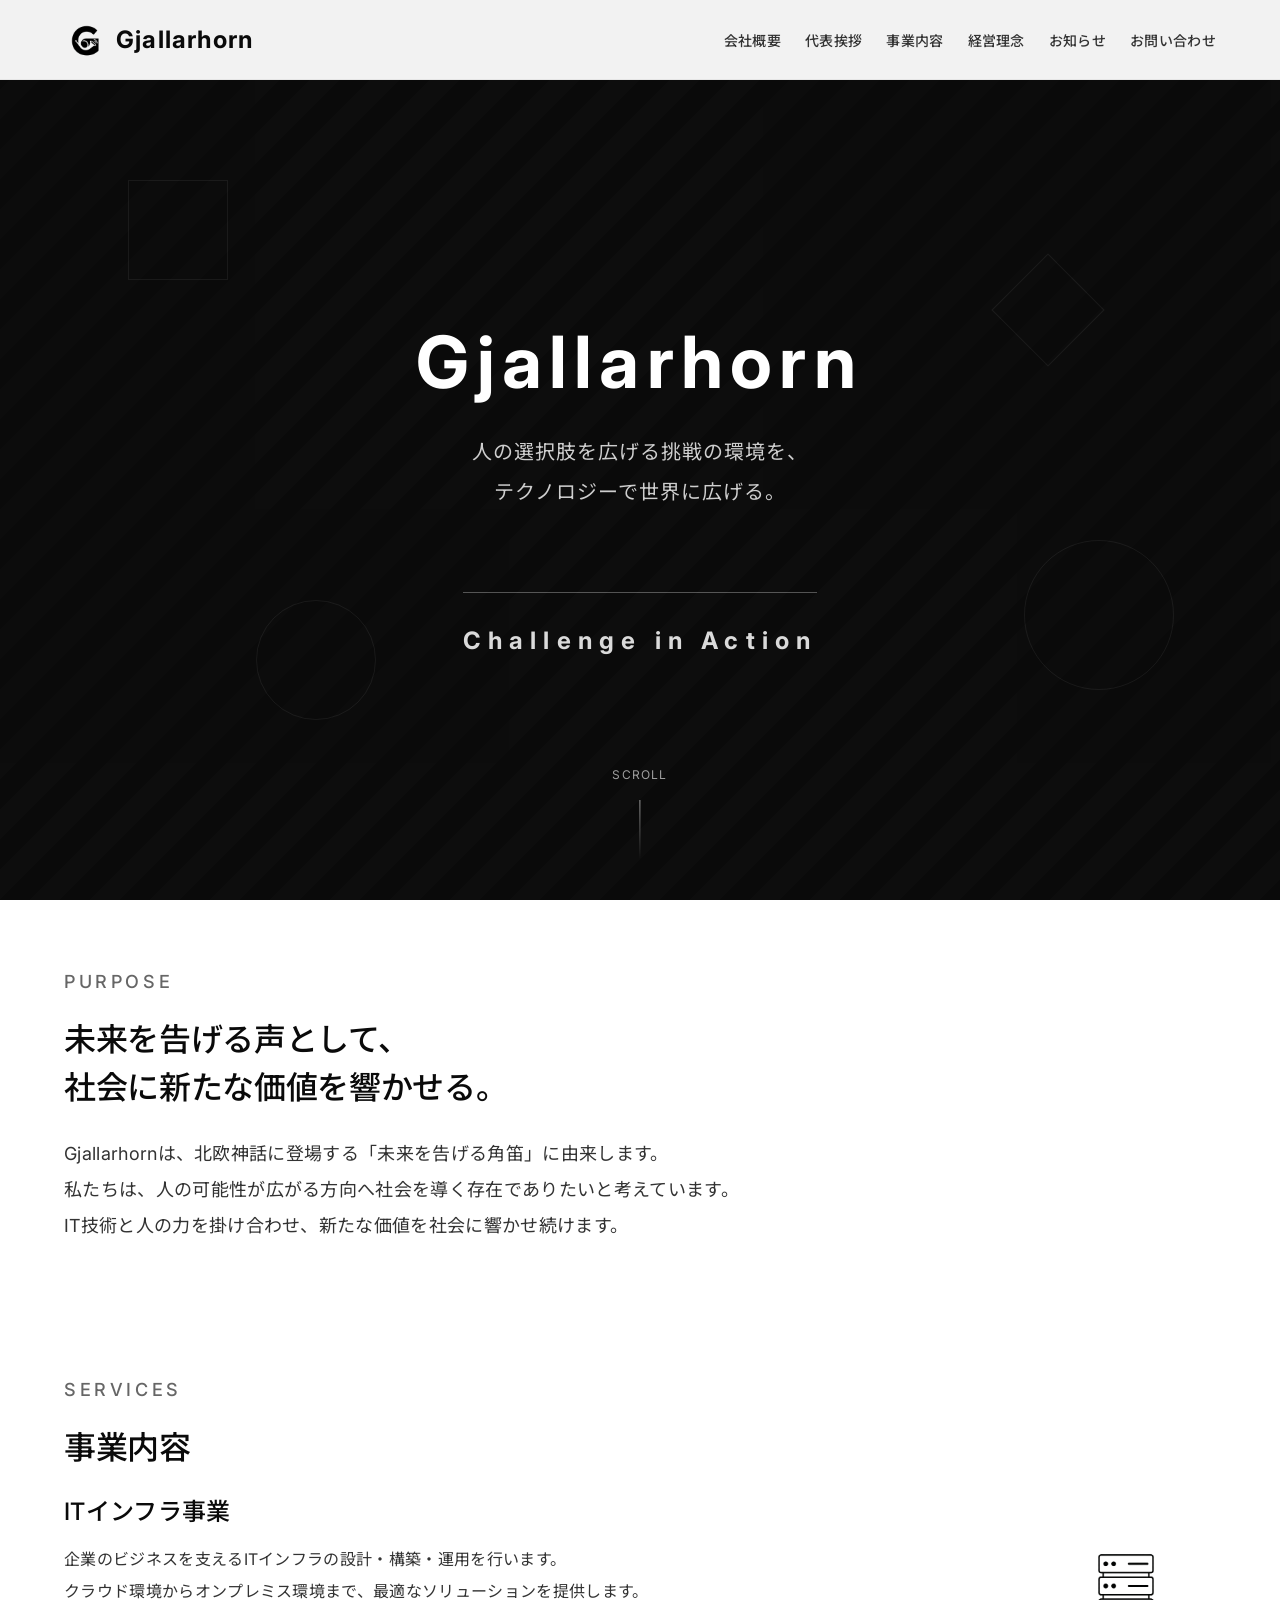
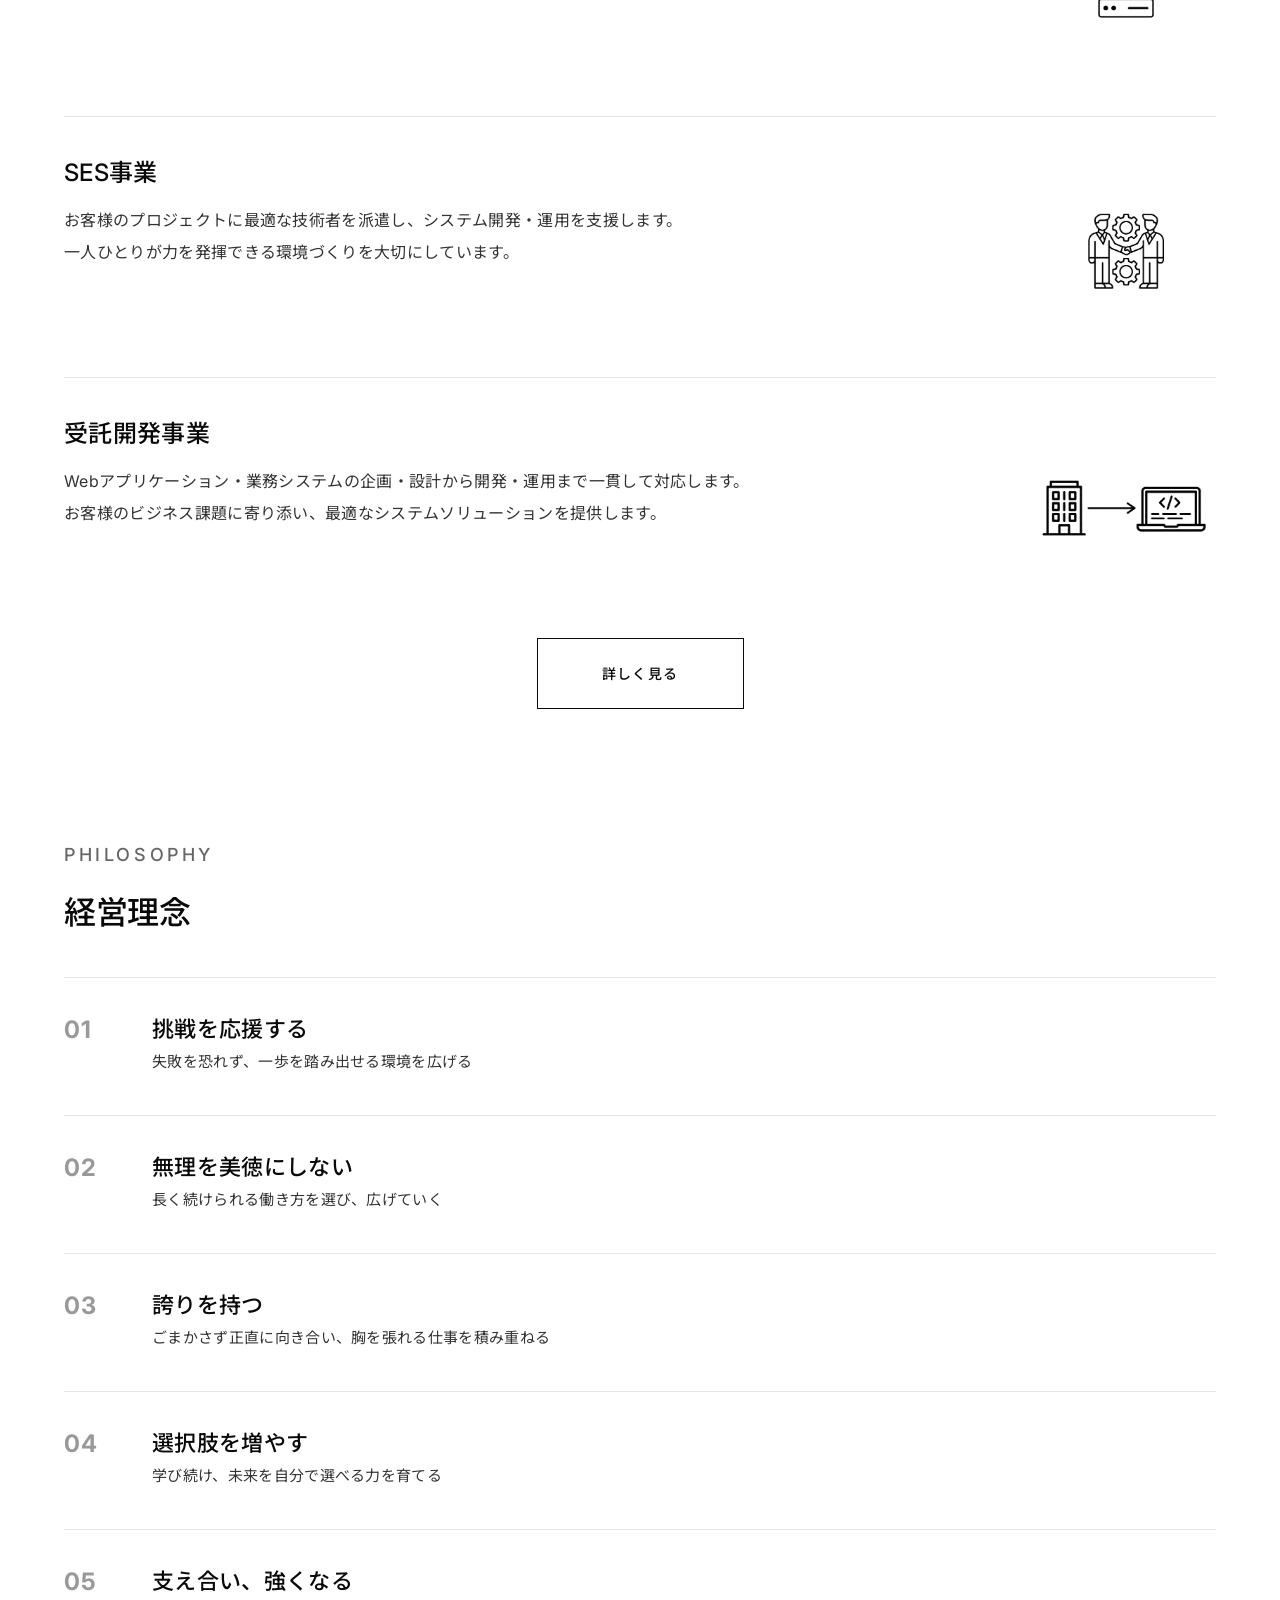
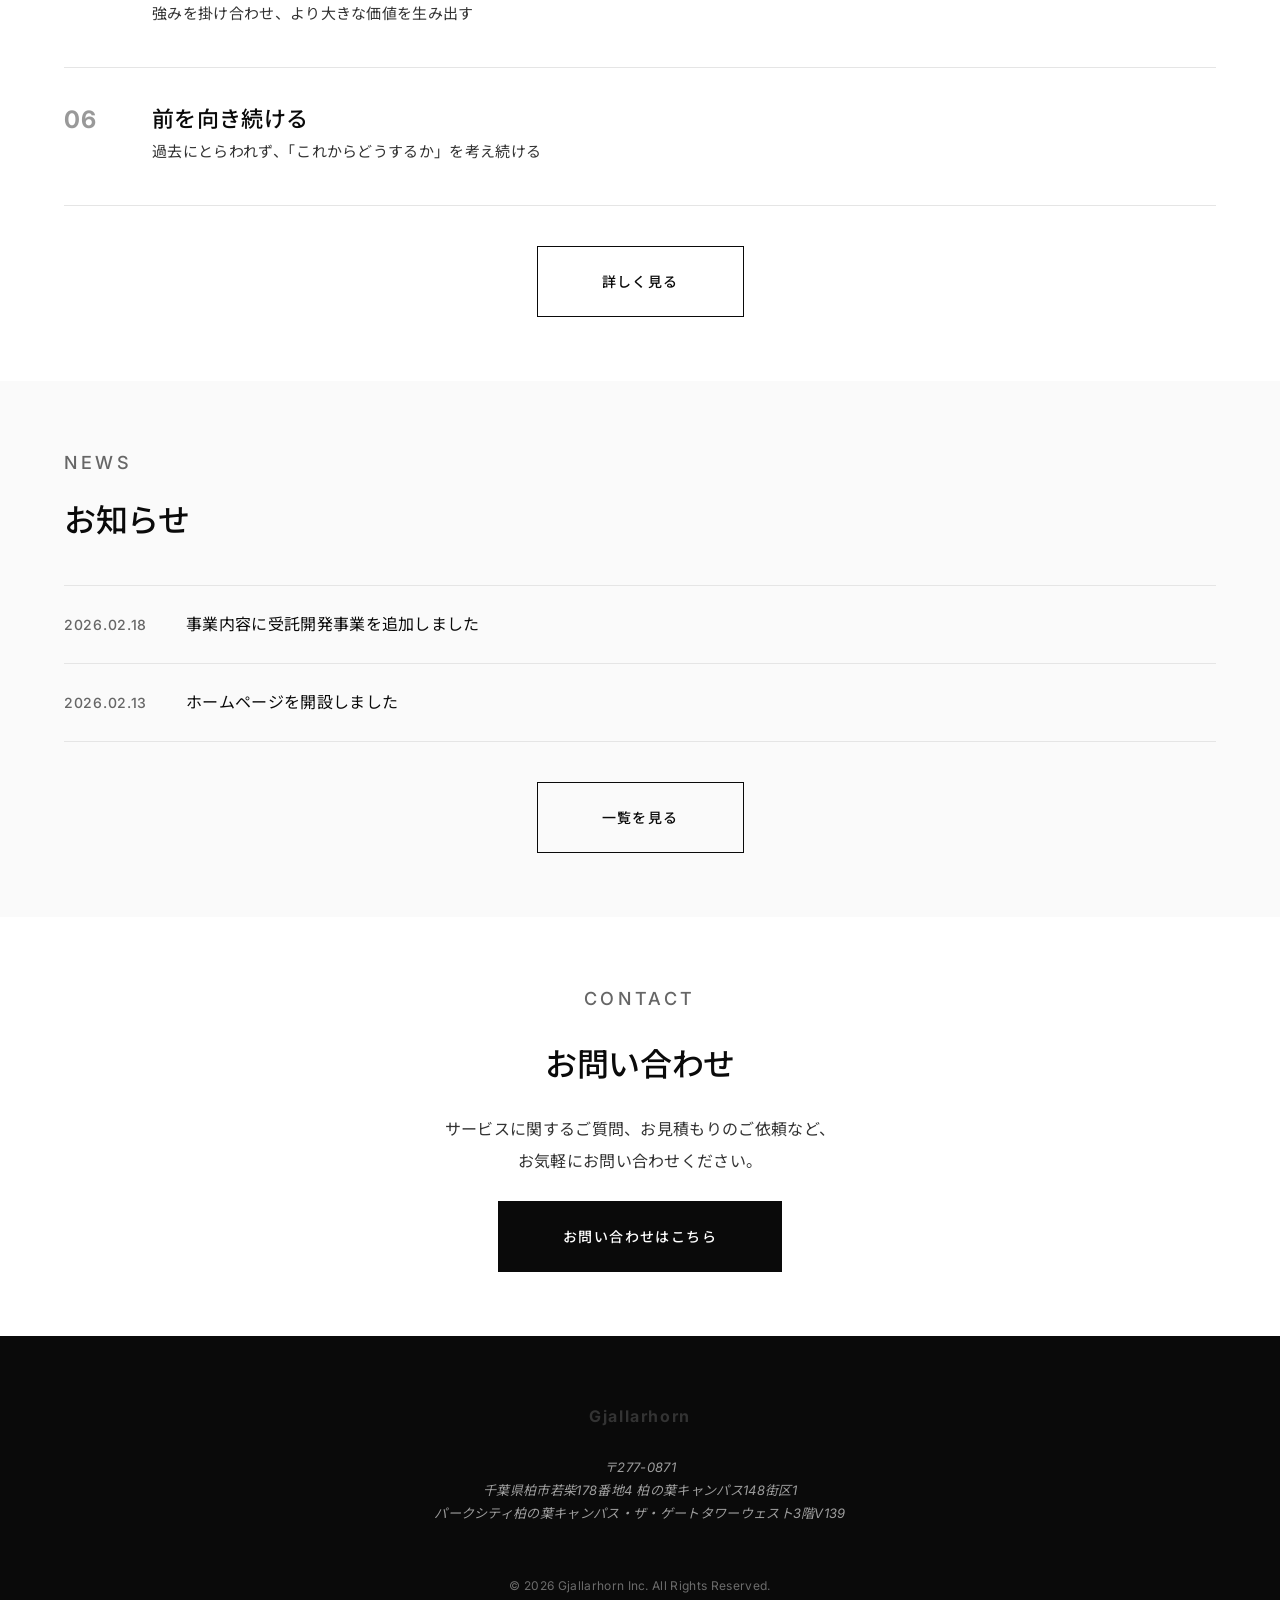
==== commit dd2c2136: "Add dedicated 代表挨拶 page and update navigation - Create pages/message.html as a standalone president'" ====
--- a/index.html
+++ b/index.html
@@ -36,6 +36,7 @@
       <nav class="nav">
         <ul class="nav__list">
           <li><a href="pages/about.html" class="nav__link">会社概要</a></li>
+          <li><a href="pages/message.html" class="nav__link">代表挨拶</a></li>
           <li><a href="pages/services.html" class="nav__link">事業内容</a></li>
           <li><a href="pages/philosophy.html" class="nav__link">経営理念</a></li>
           <li><a href="pages/news.html" class="nav__link">お知らせ</a></li>
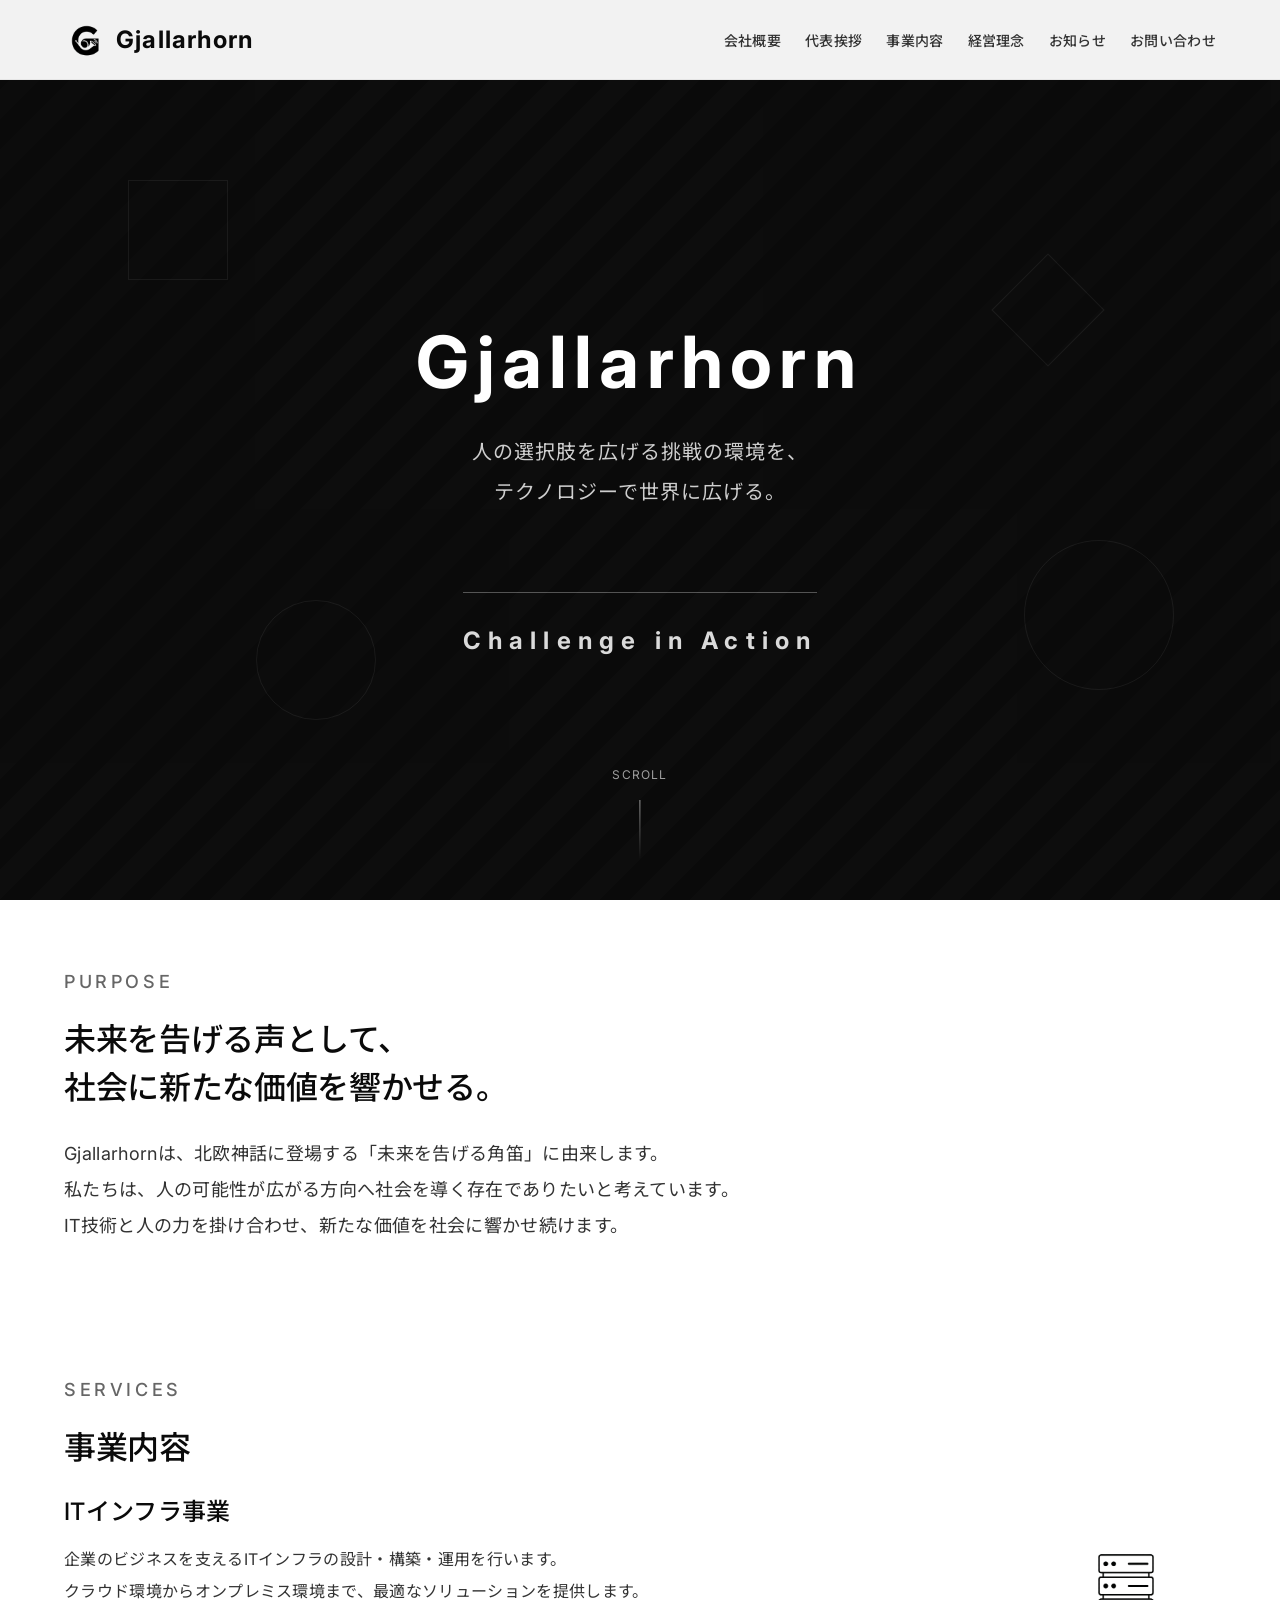
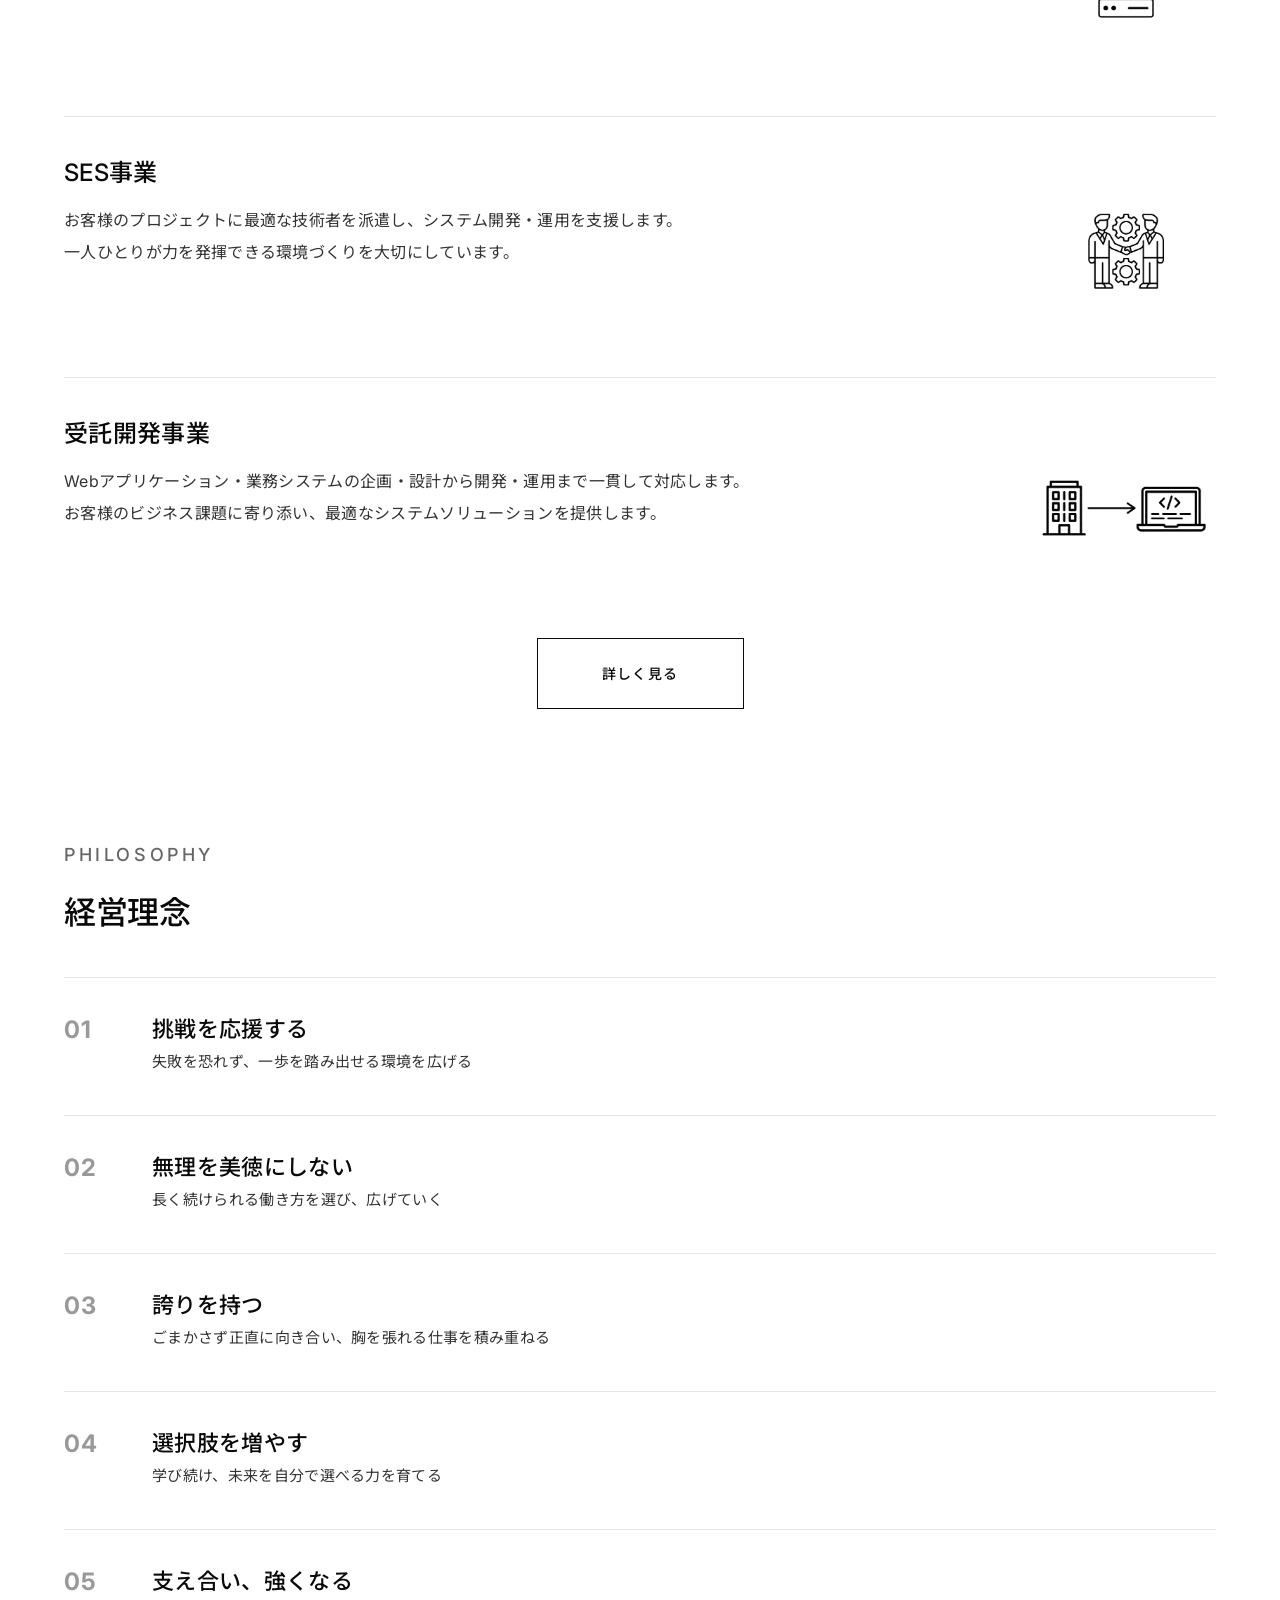
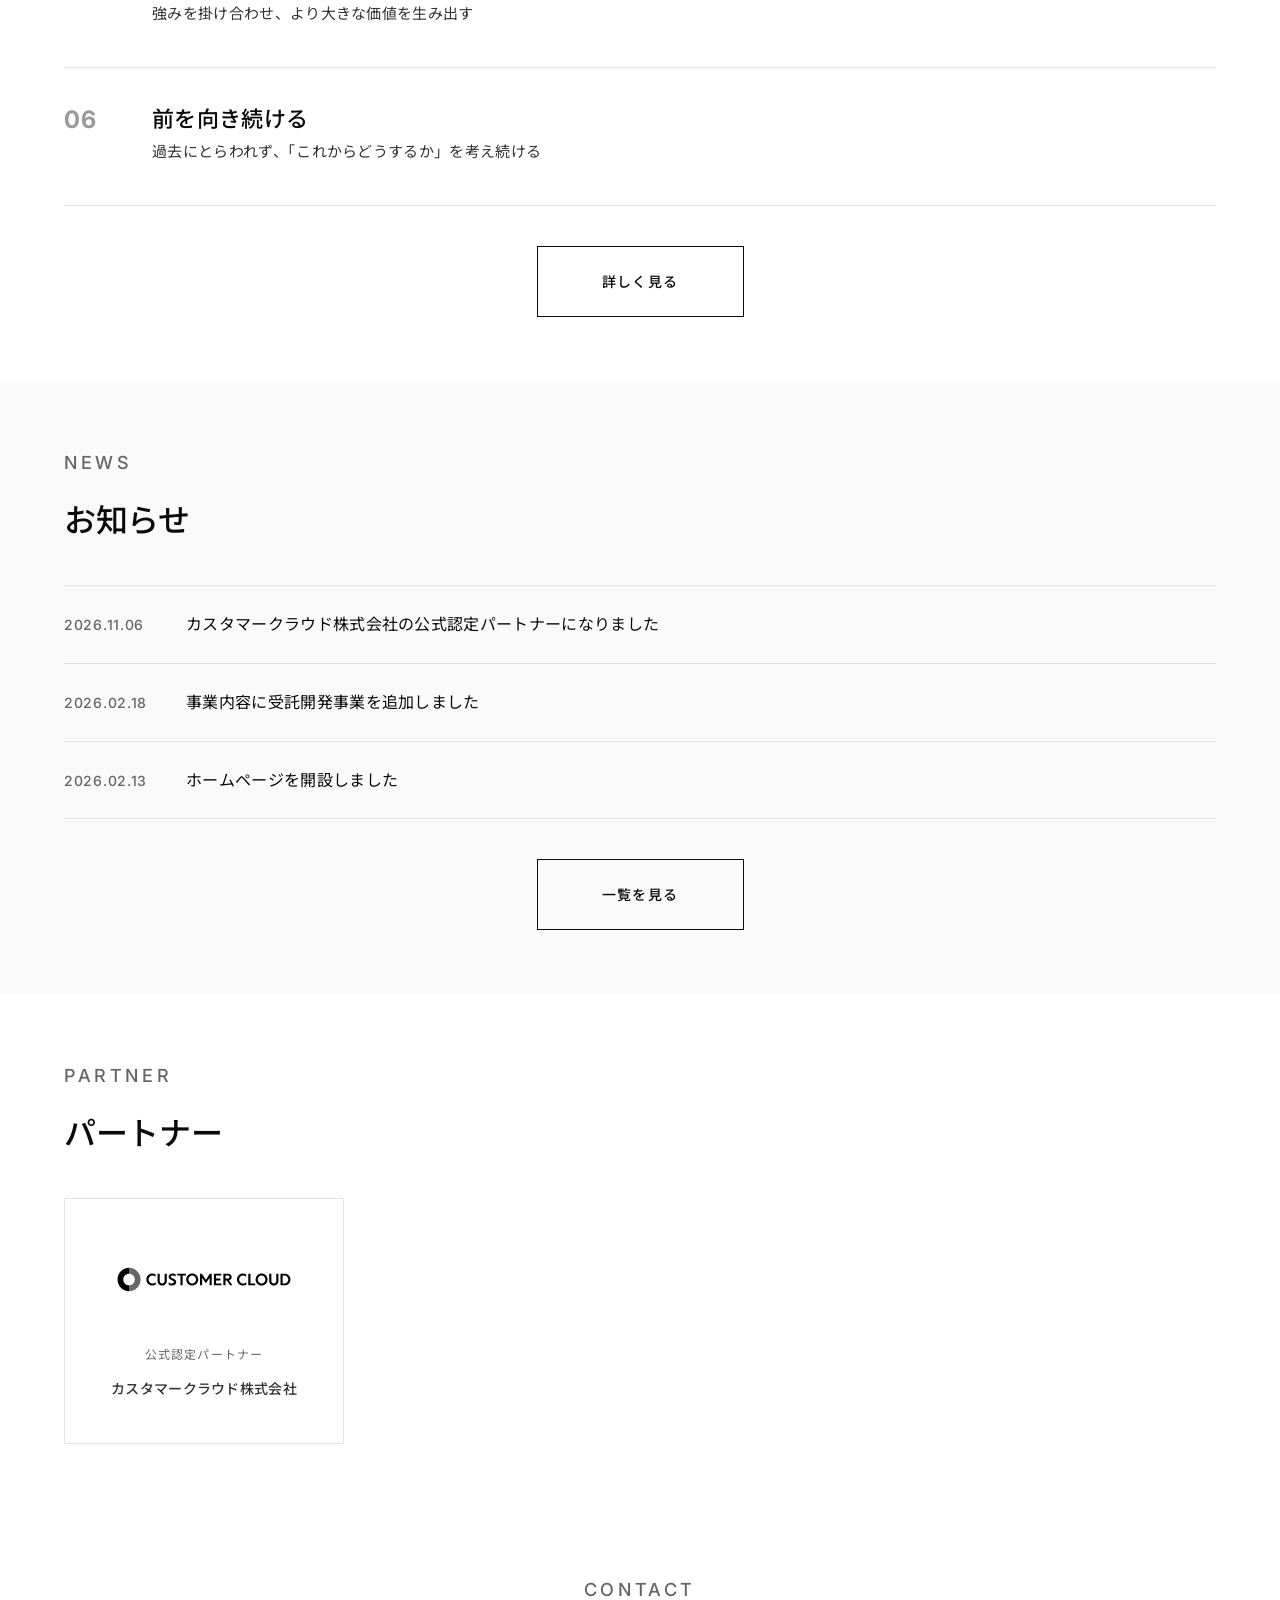
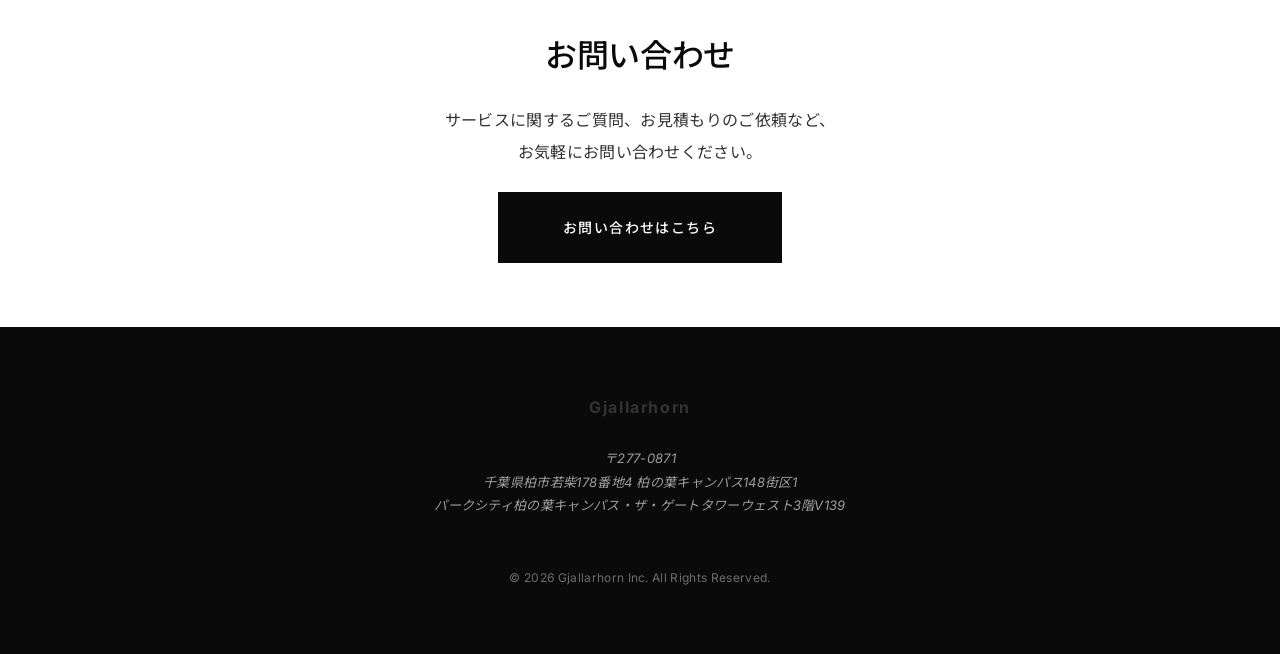
==== commit e0453bdf: "Add カスタマークラウド株式会社 as official partner - Top page: news item and new Partner section with the officia" ====
--- a/index.html
+++ b/index.html
@@ -206,6 +206,10 @@
       </div>
       <div class="news-list reveal">
         <div class="news-item">
+          <time class="news-item__date" datetime="2026-11-06">2026.11.06</time>
+          <p class="news-item__title">カスタマークラウド株式会社の公式認定パートナーになりました</p>
+        </div>
+        <div class="news-item">
           <time class="news-item__date" datetime="2026-02-18">2026.02.18</time>
           <p class="news-item__title">事業内容に受託開発事業を追加しました</p>
         </div>
@@ -216,6 +220,25 @@
       </div>
       <div class="text-center mt-lg reveal">
         <a href="pages/news.html" class="btn btn--outline">一覧を見る</a>
+      </div>
+    </div>
+  </section>
+
+  <!-- Partner Section -->
+  <section class="section">
+    <div class="container">
+      <div class="reveal">
+        <p class="section-title">Partner</p>
+        <h2 class="section-heading">パートナー</h2>
+      </div>
+      <div class="partners-grid partners-grid--fixed reveal">
+        <a class="partner-card" href="https://www.customercloud.co.jp/" target="_blank" rel="noopener">
+          <div class="partner-card__logo">
+            <img src="images/partners/CC_horizontal_full_color_RGB.svg" alt="CUSTOMER CLOUD">
+          </div>
+          <p class="partner-card__label">公式認定パートナー</p>
+          <p class="partner-card__name">カスタマークラウド株式会社</p>
+        </a>
       </div>
     </div>
   </section>
--- a/css/style.css
+++ b/css/style.css
@@ -933,6 +933,9 @@
 .mb-md { margin-bottom: var(--spacing-md); }
 .mb-lg { margin-bottom: var(--spacing-lg); }
 .mb-xl { margin-bottom: var(--spacing-xl); }
+
+/* 言葉のまとまりの途中で折り返さない（例：「（公式認定パートナー）」） */
+.nobr { display: inline-block; }
 
 /* ========================================
    Responsive
@@ -1145,18 +1148,11 @@
   margin-bottom: var(--spacing-md);
 }
 
+/* 提携先のロゴは、色を変えたり透かしたりしない（カスタマークラウド社のブランドガイドラインで禁止） */
 .partner-card__logo img {
   max-width: 100%;
   max-height: 100%;
   object-fit: contain;
-  filter: grayscale(100%);
-  opacity: 0.7;
-  transition: filter var(--transition-normal), opacity var(--transition-normal);
-}
-
-.partner-card:hover .partner-card__logo img {
-  filter: grayscale(0%);
-  opacity: 1;
 }
 
 .partner-card__placeholder {
@@ -1174,3 +1170,21 @@
   color: var(--color-gray-dark);
   text-align: center;
 }
+
+/* カードが1枚でも横いっぱいに伸びないように、幅を決める */
+.partners-grid--fixed {
+  grid-template-columns: repeat(auto-fill, minmax(240px, 280px));
+}
+
+/* カードをリンクにしたとき、文字の色を今のままにする */
+a.partner-card {
+  color: inherit;
+}
+
+/* 社名の上の「公式認定パートナー」 */
+.partner-card__label {
+  font-size: 0.75rem;
+  letter-spacing: 0.1em;
+  color: var(--color-gray);
+  margin-bottom: var(--spacing-xs);
+}
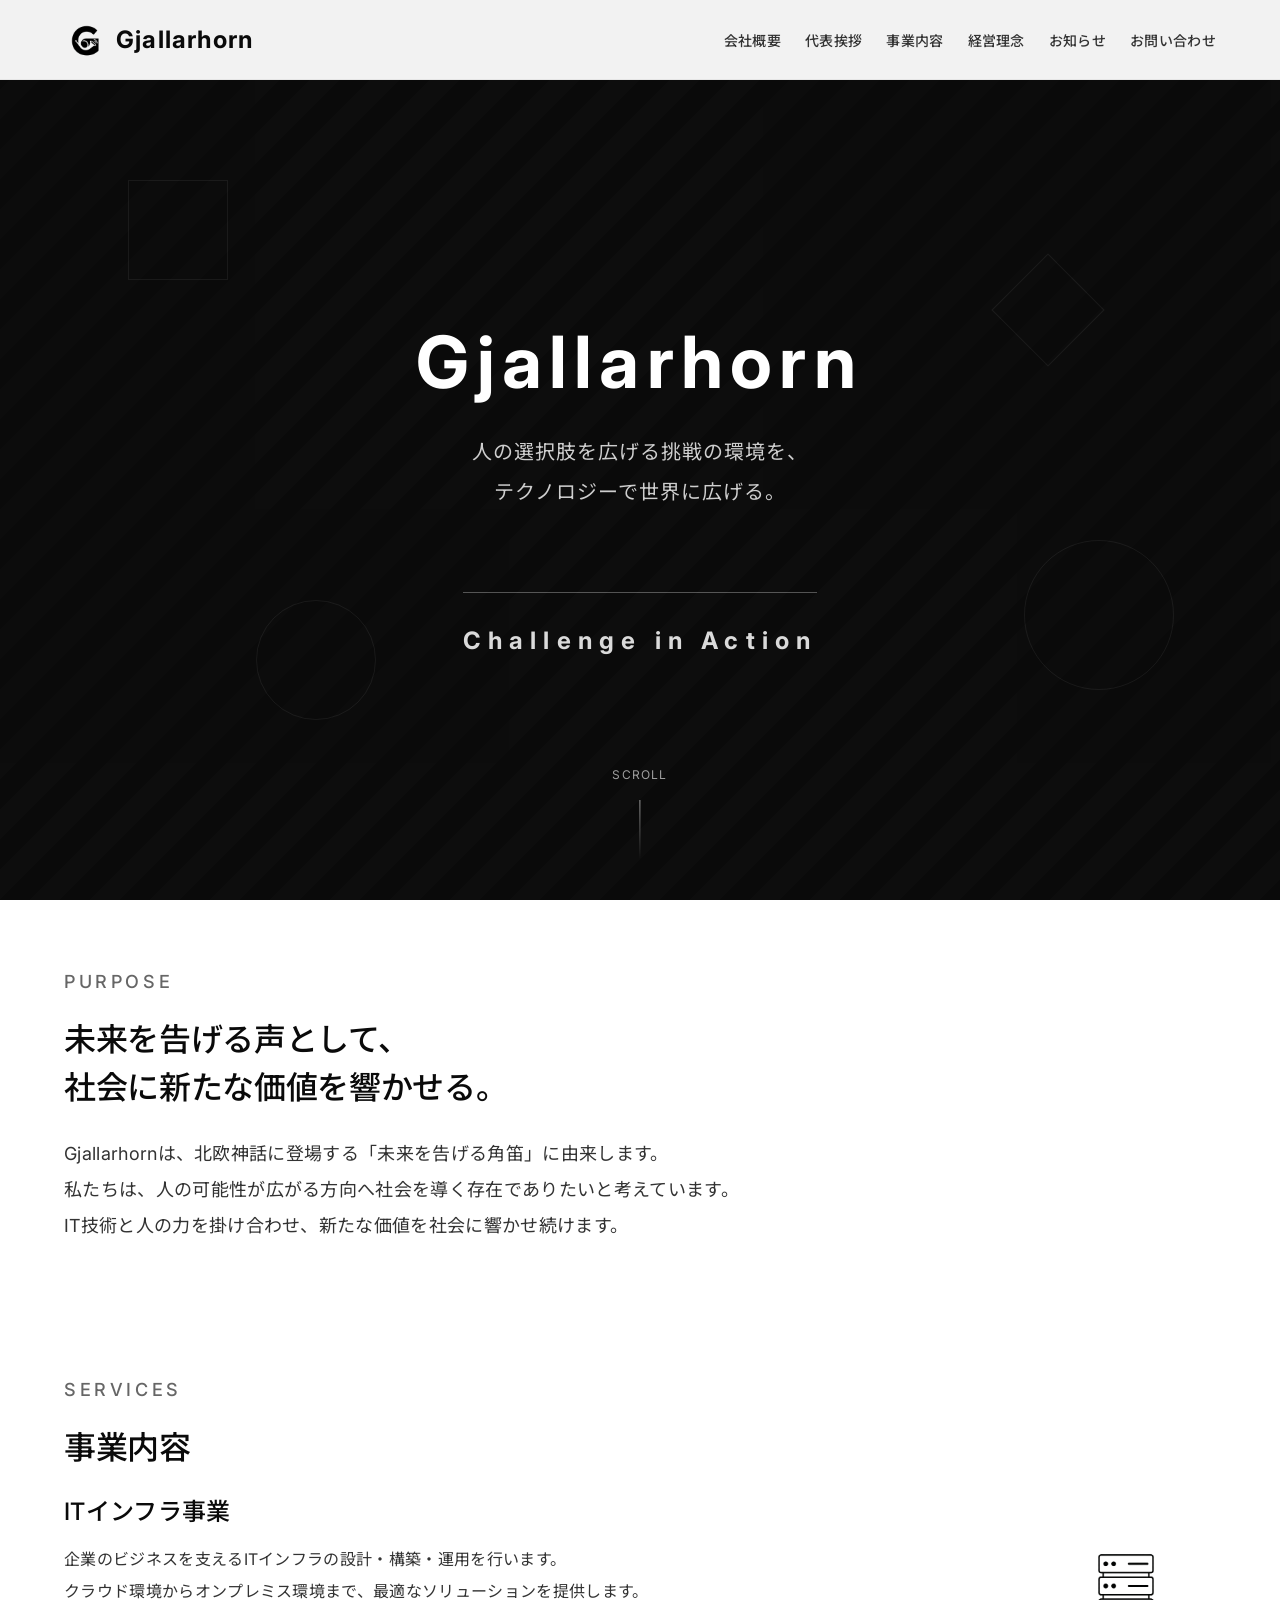
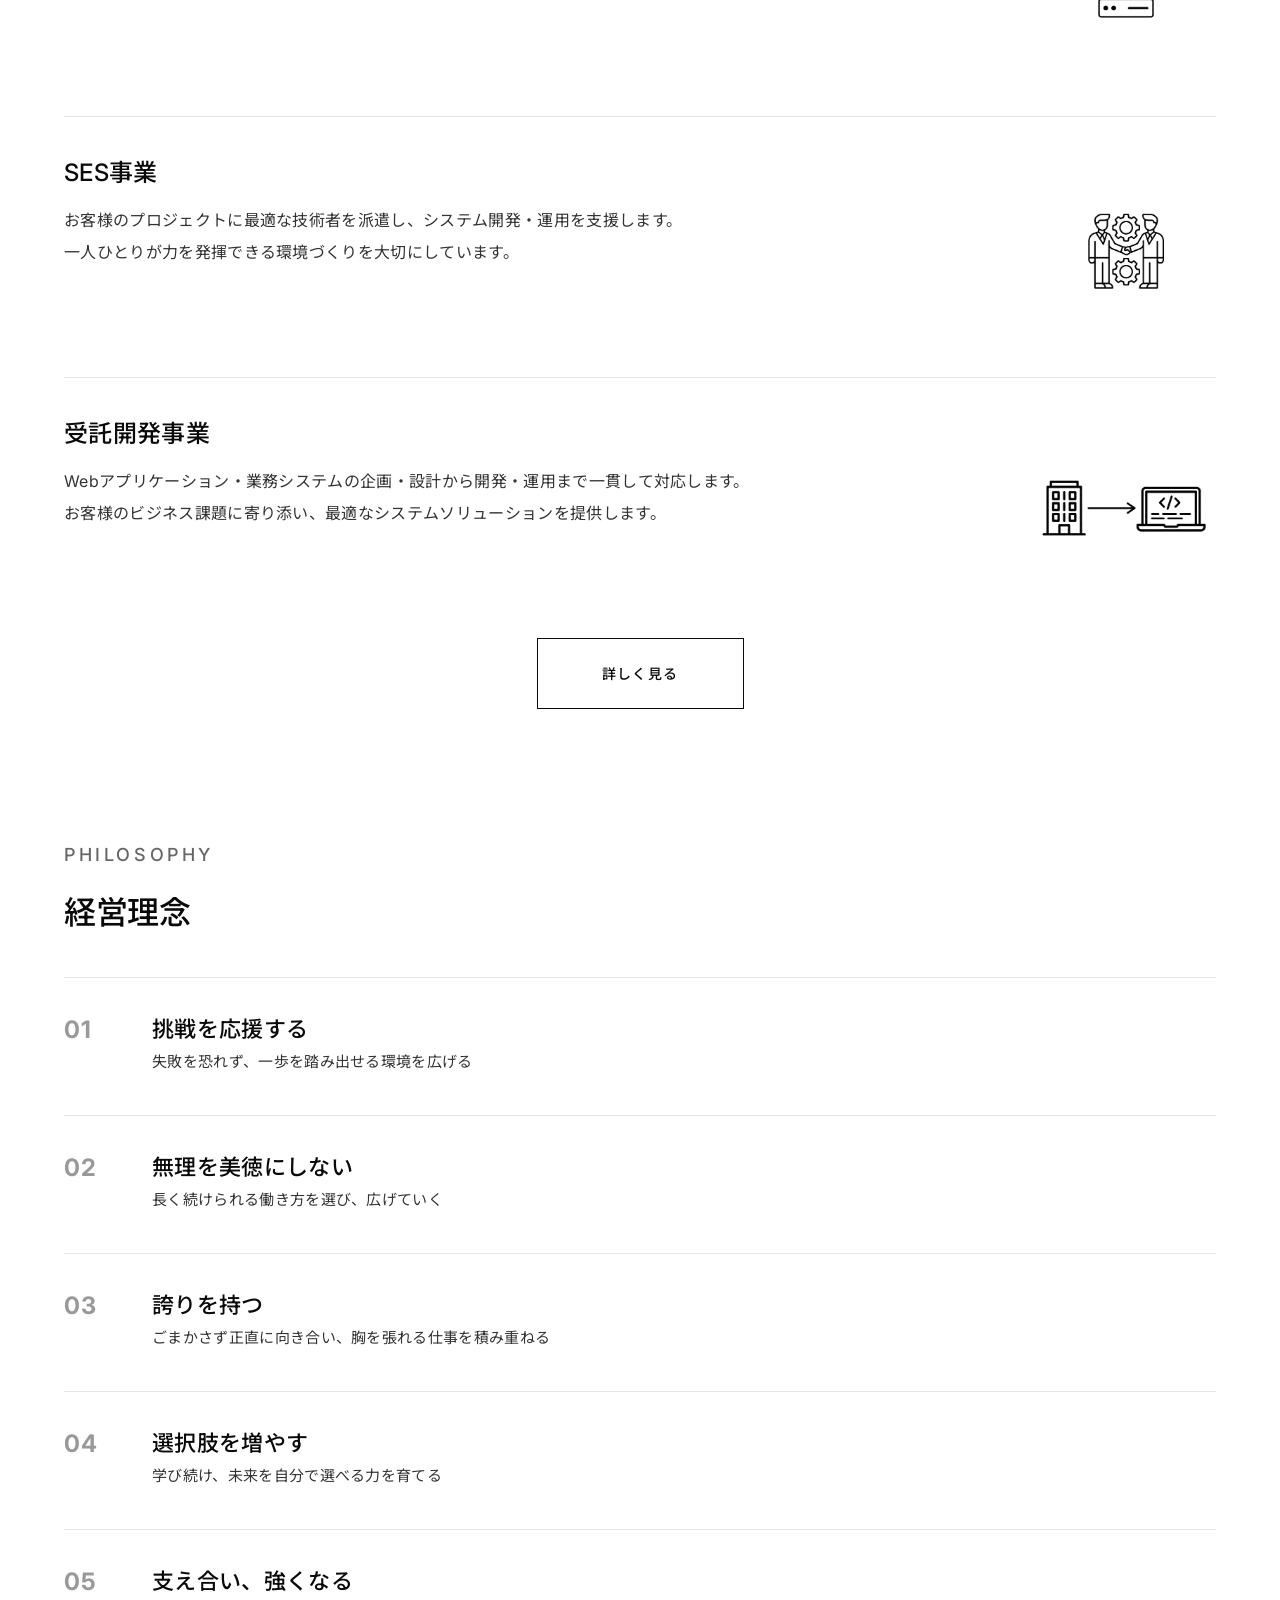
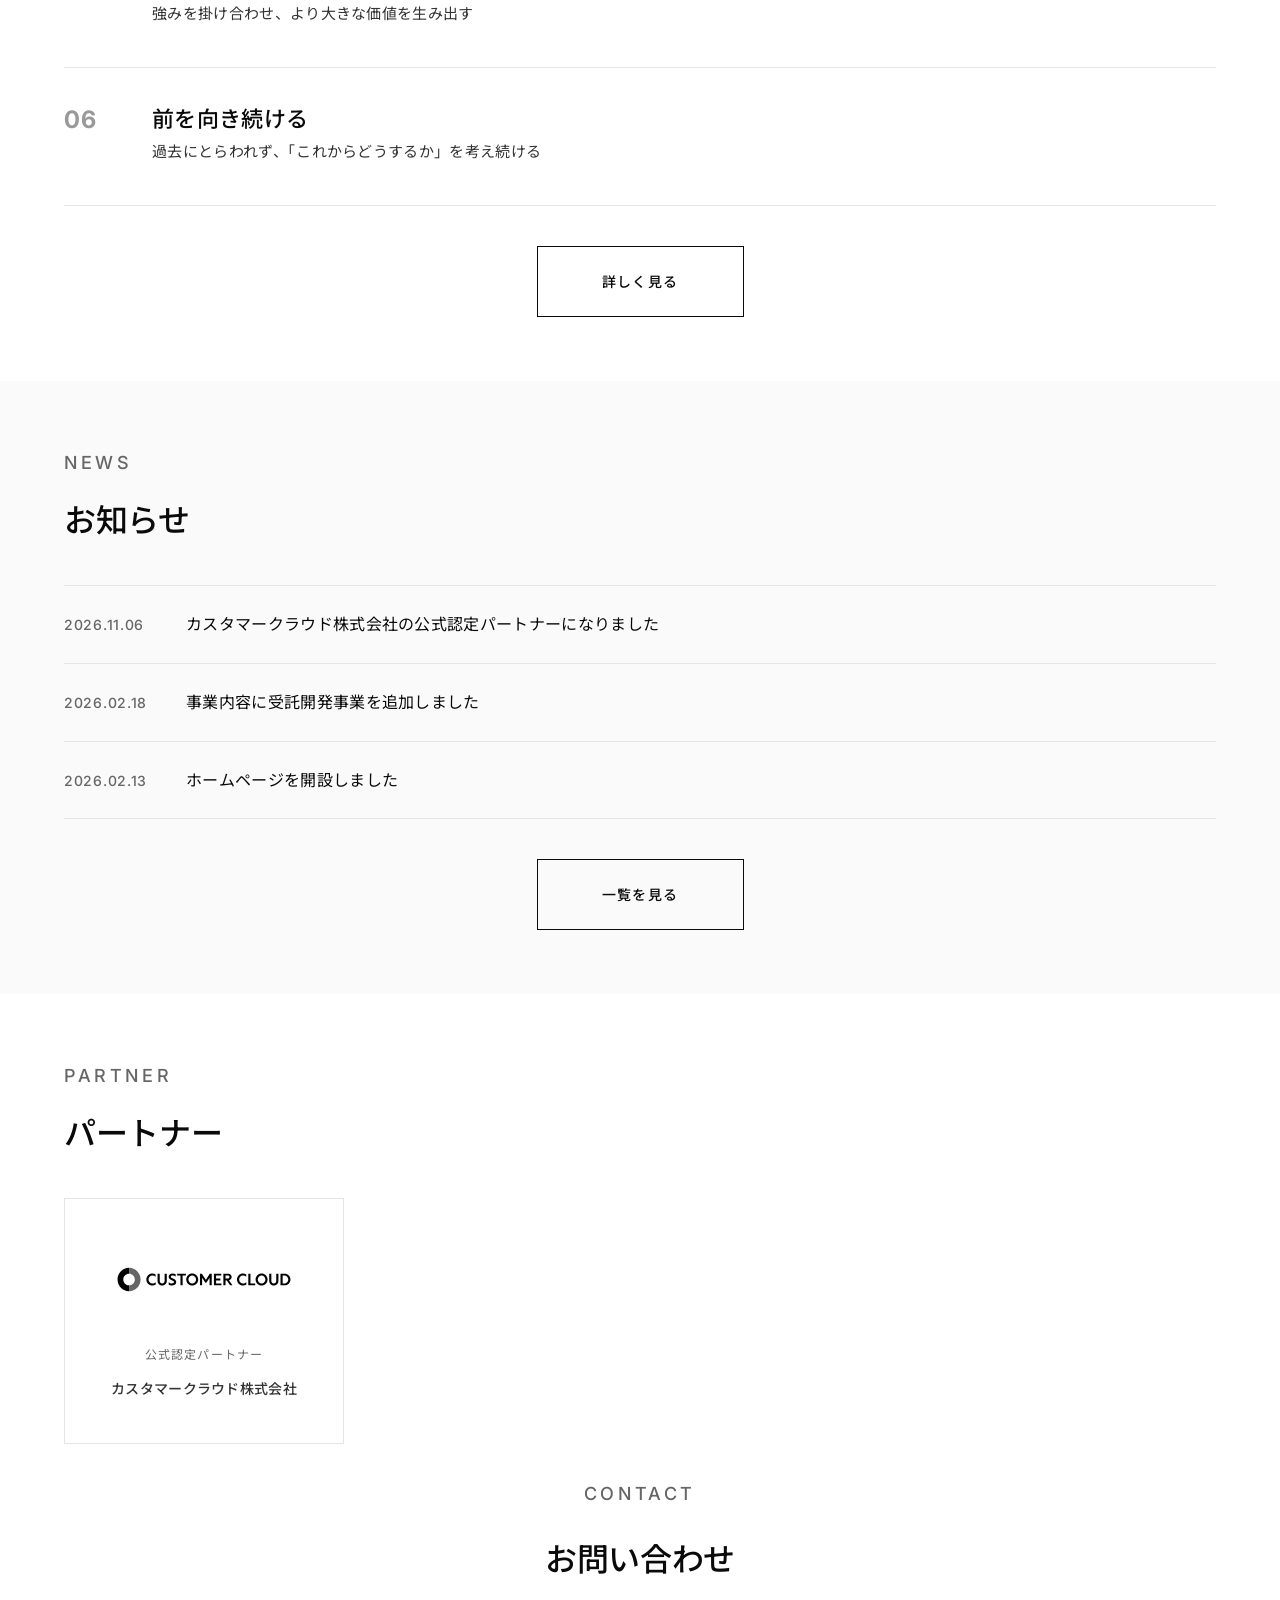
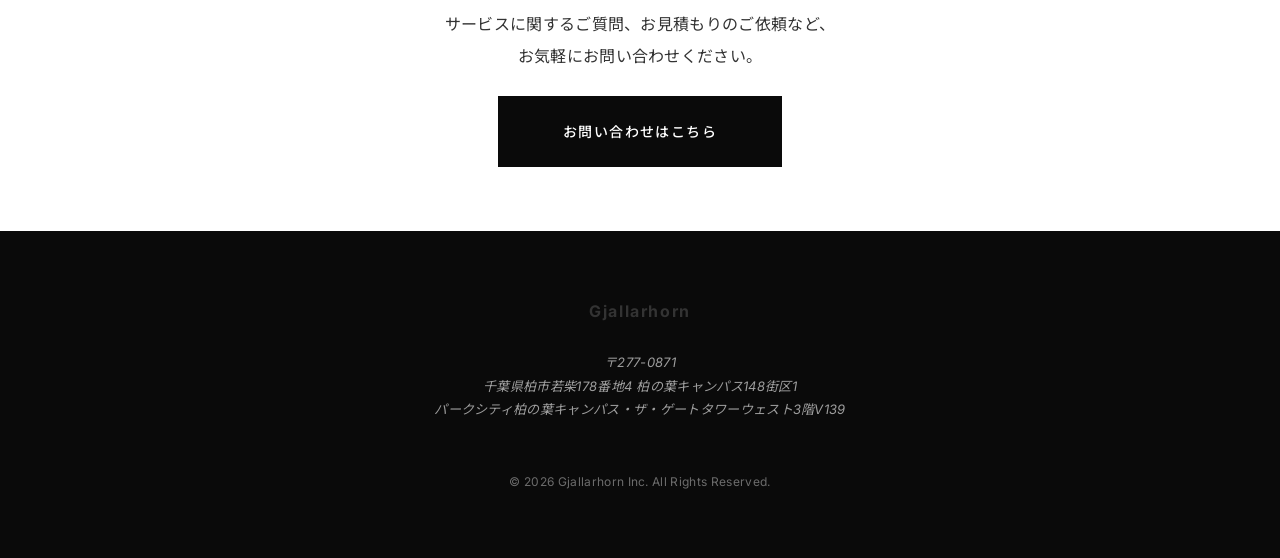
==== commit c7c44fe8: "Tighten the gap between the partner and contact sections The partner and contact sections share the " ====
--- a/index.html
+++ b/index.html
@@ -225,7 +225,7 @@
   </section>
 
   <!-- Partner Section -->
-  <section class="section">
+  <section class="section section--partner">
     <div class="container">
       <div class="reveal">
         <p class="section-title">Partner</p>
--- a/css/style.css
+++ b/css/style.css
@@ -1188,3 +1188,12 @@
   color: var(--color-gray);
   margin-bottom: var(--spacing-xs);
 }
+
+/* トップのパートナーの欄：すぐ下のお問い合わせと同じ白い背景なので、間が空きすぎないように詰める */
+.section--partner {
+  padding-bottom: 0;
+}
+
+.section--partner + .section {
+  padding-top: calc(var(--spacing-xl) / 2);
+}
